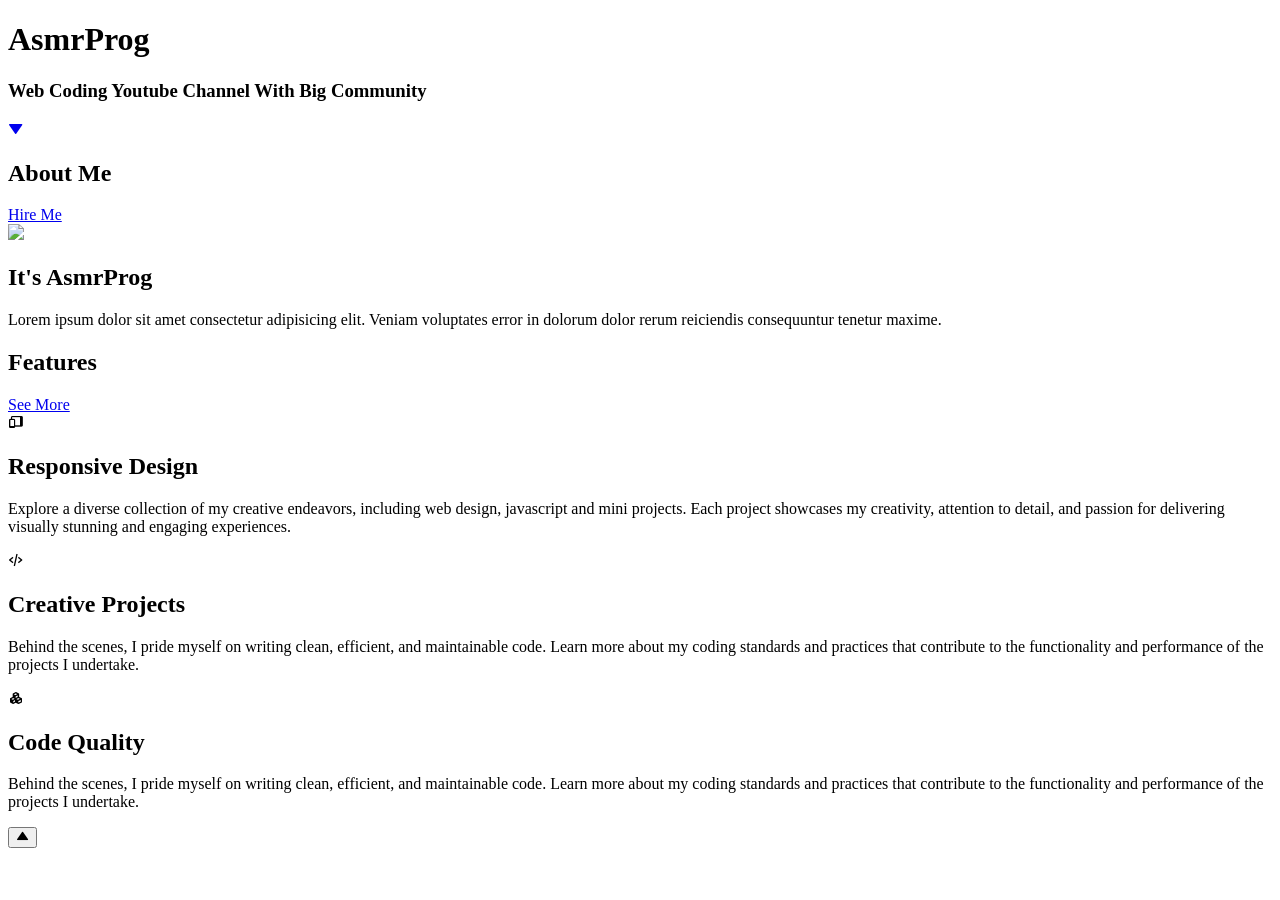
==== index.html @ cf807b64 "Create index.html" ====
<!DOCTYPE html>
<html lang="en">

<head>
    <meta charset="UTF-8">
    <meta name="viewport" content="width=device-width, initial-scale=1.0">
    <link href='https://unpkg.com/boxicons@2.1.4/css/boxicons.min.css' rel='stylesheet'>
    <link rel="stylesheet" href="style.css">
    <title>Personal Portfolio #2 | AsmrProg</title>
</head>

<body>

    <header>
        <div id="particles"></div>
        <div class="info-text">
            <h1>AsmrProg</h1>
            <h3>Web Coding Youtube Channel With Big Community</h3>
            <a href="#about" class="scroll"><i class='bx bxs-down-arrow'></i></a>
        </div>
    </header>

    <section id="about">
        <div class="header">
            <h1>About Me</h1>
            <a href="#">Hire Me</a>
        </div>

        <div class="card">
            <img src="assets/logo.png">
            <div class="info">
                <h1>It's AsmrProg</h1>
                <p>
                    Lorem ipsum dolor sit amet consectetur adipisicing elit. Veniam voluptates error in dolorum dolor
                    rerum
                    reiciendis consequuntur tenetur maxime.
                </p>

            </div>
        </div>
    </section>

    <section id="features">
        <div class="header">
            <h1>Features</h1>
            <a href="#">See More</a>
        </div>
        <div class="feature-cards">
            <div class="card">
                <div class="info">
                    <i class='bx bxs-devices'></i>
                    <h1>Responsive Design</h1>
                    <p>
                        Explore a diverse collection of my creative endeavors, including web design, javascript and mini
                        projects.
                        Each project showcases my creativity, attention to detail, and passion for delivering visually
                        stunning and
                        engaging experiences.
                    </p>
                </div>
            </div>
            <div class="card">
                <div class="info">
                    <i class='bx bx-code-alt'></i>

                    <h1>Creative Projects</h1>
                    <p>
                        Behind the scenes, I pride myself on writing clean, efficient, and maintainable code. Learn more
                        about my
                        coding standards and practices that contribute to the functionality and performance of the
                        projects I
                        undertake.
                    </p>
                </div>
            </div>
            <div class="card">
                <div class="info">
                    <i class='bx bxs-component'></i>
                    <h1>Code Quality</h1>
                    <p>
                        Behind the scenes, I pride myself on writing clean, efficient, and maintainable code. Learn more
                        about my
                        coding standards and practices that contribute to the functionality and performance of the
                        projects I
                        undertake.
                    </p>
                </div>
            </div>
        </div>
    </section>

    <button class="scroll-top" onclick="scrollToTop()">
        <i class='bx bxs-up-arrow'></i>
    </button>



    <script src="https://cdnjs.cloudflare.com/ajax/libs/particles.js/2.0.0/particles.min.js"></script>
    <script src="script.js"></script>
</body>

</html>
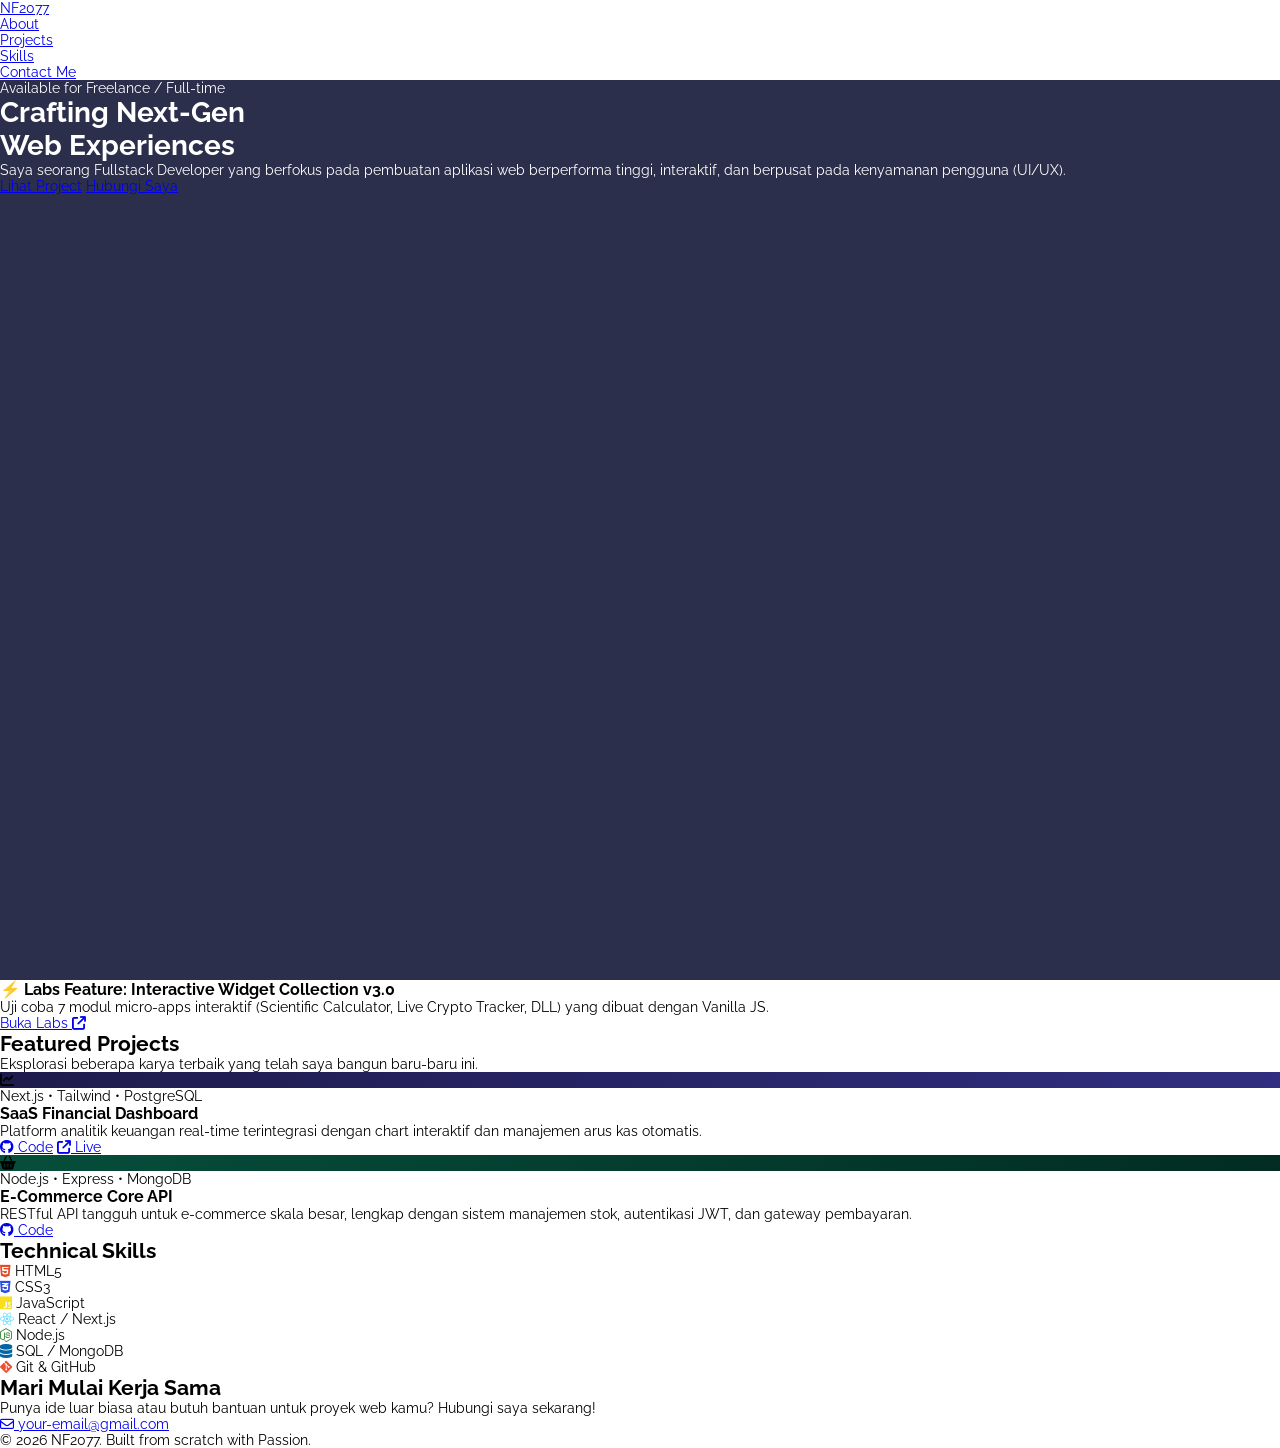
==== commit caa2ac4f: "Update index.html" ====
--- a/index.html
+++ b/index.html
@@ -1,102 +1,115 @@
 <!DOCTYPE html>
-<html lang="en">
-
+<html lang="id">
 <head>
     <meta charset="UTF-8">
     <meta name="viewport" content="width=device-width, initial-scale=1.0">
-    <link href='https://unpkg.com/boxicons@2.1.4/css/boxicons.min.css' rel='stylesheet'>
+    <title>NF2077 | Fullstack Developer Portfolio</title>
     <link rel="stylesheet" href="style.css">
-    <title>Personal Portfolio #2 | AsmrProg</title>
+    <link href="https://fonts.googleapis.com/css2?family=Plus+Jakarta+Sans:wght@300;400;500;600;700;800&family=Space+Grotesk:wght@500;700&display=swap" rel="stylesheet">
+    <link rel="stylesheet" href="https://cdnjs.cloudflare.com/ajax/libs/font-awesome/6.4.0/css/all.min.css">
 </head>
-
 <body>
 
-    <header>
-        <div id="particles"></div>
-        <div class="info-text">
-            <h1>AsmrProg</h1>
-            <h3>Web Coding Youtube Channel With Big Community</h3>
-            <a href="#about" class="scroll"><i class='bx bxs-down-arrow'></i></a>
+    <nav class="navbar">
+        <div class="nav-container">
+            <a href="#" class="logo">NF<span>2077</span></a>
+            <ul class="nav-links">
+                <li><a href="#about">About</a></li>
+                <li><a href="#projects">Projects</a></li>
+                <li><a href="#skills">Skills</a></li>
+                <li><a href="#contact" class="btn-nav">Contact Me</a></li>
+            </ul>
+        </div>
+    </nav>
+
+    <header class="hero">
+        <div class="hero-content">
+            <span class="badge-hero">Available for Freelance / Full-time</span>
+            <h1>Crafting Next-Gen <br><span class="gradient-text">Web Experiences</span></h1>
+            <p>Saya seorang Fullstack Developer yang berfokus pada pembuatan aplikasi web berperforma tinggi, interaktif, dan berpusat pada kenyamanan pengguna (UI/UX).</p>
+            <div class="hero-cta">
+                <a href="#projects" class="btn-primary">Lihat Project</a>
+                <a href="#contact" class="btn-secondary">Hubungi Saya</a>
+            </div>
         </div>
     </header>
 
-    <section id="about">
-        <div class="header">
-            <h1>About Me</h1>
-            <a href="#">Hire Me</a>
-        </div>
-
-        <div class="card">
-            <img src="assets/logo.png">
-            <div class="info">
-                <h1>It's AsmrProg</h1>
-                <p>
-                    Lorem ipsum dolor sit amet consectetur adipisicing elit. Veniam voluptates error in dolorum dolor
-                    rerum
-                    reiciendis consequuntur tenetur maxime.
-                </p>
-
+    <section class="widget-banner">
+        <div class="banner-box">
+            <div class="banner-text">
+                <h3>⚡ Labs Feature: Interactive Widget Collection v3.0</h3>
+                <p>Uji coba 7 modul micro-apps interaktif (Scientific Calculator, Live Crypto Tracker, DLL) yang dibuat dengan Vanilla JS.</p>
             </div>
+            <a href="widgets/index.html" class="btn-labs" target="_blank">Buka Labs <i class="fa-solid fa-arrow-up-right-from-square"></i></a>
         </div>
     </section>
 
-    <section id="features">
-        <div class="header">
-            <h1>Features</h1>
-            <a href="#">See More</a>
+    <section id="projects" class="projects-section">
+        <div class="section-title">
+            <h2>Featured Projects</h2>
+            <p>Eksplorasi beberapa karya terbaik yang telah saya bangun baru-baru ini.</p>
         </div>
-        <div class="feature-cards">
-            <div class="card">
-                <div class="info">
-                    <i class='bx bxs-devices'></i>
-                    <h1>Responsive Design</h1>
-                    <p>
-                        Explore a diverse collection of my creative endeavors, including web design, javascript and mini
-                        projects.
-                        Each project showcases my creativity, attention to detail, and passion for delivering visually
-                        stunning and
-                        engaging experiences.
-                    </p>
+        <div class="project-grid">
+            
+            <div class="project-card">
+                <div class="project-img" style="background: linear-gradient(135deg, #1e1b4b, #312e81);">
+                    <i class="fa-solid fa-chart-line project-placeholder-icon"></i>
+                </div>
+                <div class="project-info">
+                    <span class="proj-tech">Next.js • Tailwind • PostgreSQL</span>
+                    <h3>SaaS Financial Dashboard</h3>
+                    <p>Platform analitik keuangan real-time terintegrasi dengan chart interaktif dan manajemen arus kas otomatis.</p>
+                    <div class="project-links">
+                        <a href="#"><i class="fa-brands fa-github"></i> Code</a>
+                        <a href="#"><i class="fa-solid fa-arrow-up-right-from-square"></i> Live</a>
+                    </div>
                 </div>
             </div>
-            <div class="card">
-                <div class="info">
-                    <i class='bx bx-code-alt'></i>
 
-                    <h1>Creative Projects</h1>
-                    <p>
-                        Behind the scenes, I pride myself on writing clean, efficient, and maintainable code. Learn more
-                        about my
-                        coding standards and practices that contribute to the functionality and performance of the
-                        projects I
-                        undertake.
-                    </p>
+            <div class="project-card">
+                <div class="project-img" style="background: linear-gradient(135deg, #064e3b, #022c22);">
+                    <i class="fa-solid fa-basket-shopping project-placeholder-icon"></i>
+                </div>
+                <div class="project-info">
+                    <span class="proj-tech">Node.js • Express • MongoDB</span>
+                    <h3>E-Commerce Core API</h3>
+                    <p>RESTful API tangguh untuk e-commerce skala besar, lengkap dengan sistem manajemen stok, autentikasi JWT, dan gateway pembayaran.</p>
+                    <div class="project-links">
+                        <a href="#"><i class="fa-brands fa-github"></i> Code</a>
+                    </div>
                 </div>
             </div>
-            <div class="card">
-                <div class="info">
-                    <i class='bx bxs-component'></i>
-                    <h1>Code Quality</h1>
-                    <p>
-                        Behind the scenes, I pride myself on writing clean, efficient, and maintainable code. Learn more
-                        about my
-                        coding standards and practices that contribute to the functionality and performance of the
-                        projects I
-                        undertake.
-                    </p>
-                </div>
-            </div>
+
         </div>
     </section>
 
-    <button class="scroll-top" onclick="scrollToTop()">
-        <i class='bx bxs-up-arrow'></i>
-    </button>
+    <section id="skills" class="skills-section">
+        <div class="section-title">
+            <h2>Technical Skills</h2>
+        </div>
+        <div class="skills-grid">
+            <div class="skill-tag"><i class="fa-brands fa-html5" style="color: #e34c26;"></i> HTML5</div>
+            <div class="skill-tag"><i class="fa-brands fa-css3-alt" style="color: #264de4;"></i> CSS3</div>
+            <div class="skill-tag"><i class="fa-brands fa-js" style="color: #f7df1e;"></i> JavaScript</div>
+            <div class="skill-tag"><i class="fa-brands fa-react" style="color: #61dbfb;"></i> React / Next.js</div>
+            <div class="skill-tag"><i class="fa-brands fa-node-js" style="color: #3c873a;"></i> Node.js</div>
+            <div class="skill-tag"><i class="fa-solid fa-database" style="color: #0064a5;"></i> SQL / MongoDB</div>
+            <div class="skill-tag"><i class="fa-brands fa-git-alt" style="color: #f1502f;"></i> Git & GitHub</div>
+        </div>
+    </section>
 
+    <section id="contact" class="contact-section">
+        <div class="contact-card">
+            <h2>Mari Mulai Kerja Sama</h2>
+            <p>Punya ide luar biasa atau butuh bantuan untuk proyek web kamu? Hubungi saya sekarang!</p>
+            <a href="mailto:your-email@gmail.com" class="btn-email"><i class="fa-regular fa-envelope"></i> your-email@gmail.com</a>
+        </div>
+    </section>
 
+    <footer>
+        <p>&copy; 2026 NF2077. Built from scratch with Passion.</p>
+    </footer>
 
-    <script src="https://cdnjs.cloudflare.com/ajax/libs/particles.js/2.0.0/particles.min.js"></script>
     <script src="script.js"></script>
 </body>
-
 </html>
--- a/style.css
+++ b/style.css
@@ -0,0 +1,237 @@
+@import url('https://fonts.googleapis.com/css2?family=Raleway:wght@300;400;500;600;700&family=Ubuntu:wght@300;400;500;700&display=swap');
+
+html{
+    scroll-behavior: smooth;
+}
+
+*{
+    margin: 0;
+    padding: 0;
+    box-sizing: border-box;
+    font-family: 'Raleway', sans-serif;
+}
+
+body{
+    font-size: 14px;
+}
+
+header{
+    width: 100%;
+    height: 100vh;
+    background-color: #2b2f4b;
+    color: #fff;
+}
+
+header #particles{
+    position: absolute;
+    width: 100%;
+    height: 100%;
+    top: 0;
+    left: 0;
+}
+
+header .info-text{
+    display: flex;
+    flex-direction: column;
+    align-items: center;
+    justify-content: center;
+    gap: 0.8rem;
+    height: 100vh;
+}
+
+header .info-text h1{
+    font-size: 5rem;
+    font-weight: 500;
+    font-family: 'Ubuntu';
+}
+
+header .info-text h3{
+    font-size: 1.5rem;
+}
+
+header .info-text .scroll{
+    position: absolute;
+    bottom: 20%;
+    left: 50%;
+    color: #fff;
+    transform: translate(0, -50%);
+    transition: all 0.5s;
+}
+
+header .info-text .scroll:hover{
+    opacity: 0.7;
+}
+
+header .info-text .scroll::before{
+    position: absolute;
+    top: -16px;
+    left: -16px;
+    z-index: -1;
+    content: '';
+    width: 44px;
+    height: 44px;
+    box-shadow: 0 0 0 0 rgba(255, 255, 255, 0.1);
+    border-radius: 100%;
+    animation: pulse 3s infinite;
+}
+
+@keyframes pulse {
+    0%, 100%{
+        opacity: 0;
+    }
+    15%, 45%{
+        opacity: 1;
+    }
+    60%{
+        box-shadow: 0 0 0 30px rgba(255, 255, 255, 0.1);
+        opacity: 0;
+    }
+}
+
+#about, #features{
+    background-color: #2b2f4b;
+    padding: 40px;
+}
+
+#about .header, #features .header{
+    display: flex;
+    justify-content: space-between;
+    align-items: center;
+    margin-bottom: 40px;
+}
+
+#about .header h1, #features .header h1{
+    text-align: center;
+    color: #fff;
+    text-transform: uppercase;
+}
+
+#about .header a, #features .header a{
+    text-decoration: none;
+    font-size: 1.3em;
+    color: #fff;
+    border: 1px solid transparent;
+    padding: 10px 50px;
+    box-shadow: 0 5px 15px rgba(0, 0, 0, 0.35);
+    border-radius: 6px;
+    transition: all 0.3s ease;
+}
+
+#about .header a:hover, #features .header a:hover{
+    border-color: #fff;
+    box-shadow: none;
+}
+
+#about .card, #features .card{
+    padding: 30px;
+    box-shadow: 0 5px 15px rgba(0, 0, 0, 0.35);
+    border-radius: 20px;
+    display: flex;
+    gap: 30px;
+    border: 1px solid transparent;
+    transition: all 0.3s ease;
+}
+
+#about .card:hover, #features .card:hover{
+    border-color: #fff;
+    box-shadow: none;
+}
+
+#about .card img{
+    max-width: 200px;
+    max-height: 200px;
+}
+
+#about .card .info{
+    display: flex;
+    flex-direction: column;
+    align-items: flex-start;
+    justify-content: center;
+}
+
+#about .card .info h1, #features .card .info h1{
+    margin-bottom: 20px;
+    color: #fff;
+    font-size: 1.7rem;
+    font-weight: bold;
+    font-family: 'Ubuntu';
+}
+
+#about .card .info p, #features .card .info p{
+    color: #ccc;
+    font-size: 1.1rem;
+    line-height: 1.8rem;
+}
+
+#features .feature-cards{
+    display: flex;
+    flex-wrap: wrap;
+    justify-content: space-between;
+    gap: 2rem;
+}
+
+#features .feature-cards .card{
+    display: flex;
+    flex-direction: column;
+    align-items: center;
+    flex: 1;
+    min-width: 350px;
+}
+
+#features .feature-cards .card .info i{
+    color: #fff;
+    font-size: 8rem;
+    width: 100%;
+    text-align: center;
+    margin-bottom: 1.4rem;
+}
+
+#features .feature-cards .card .info h1{
+    text-align: center;
+}
+
+#features .feature-cards .card .info p{
+    font-size: 1.1rem;
+}
+
+.scroll-top{
+    display: none;
+    position: fixed;
+    bottom: 20px;
+    right: 20px;
+    background-color: #2b2f4b;
+    color: #fff;
+    border: 1px solid transparent;
+    box-shadow: 0 5px 15px rgba(0, 0, 0, 0.35);
+    padding: 16px 18px;
+    border-radius: 50%;
+    cursor: pointer;
+    font-size: 20px;
+    transition: all 0.3s ease;
+}
+
+.scroll-top:hover{
+    border-color: #fff;
+    box-shadow: none;
+}
+
+@media screen and (max-width: 720px) {
+    header .info-text h1{
+        font-size: 4rem;
+    }
+
+    header .info-text h3{
+        font-size: 1.1rem;
+    }
+
+    #about .card{
+        flex-direction: column;
+        align-items: center;
+    }
+
+    #about .card img{
+        max-width: 150px;
+        max-height: 150px;
+    }
+
+}
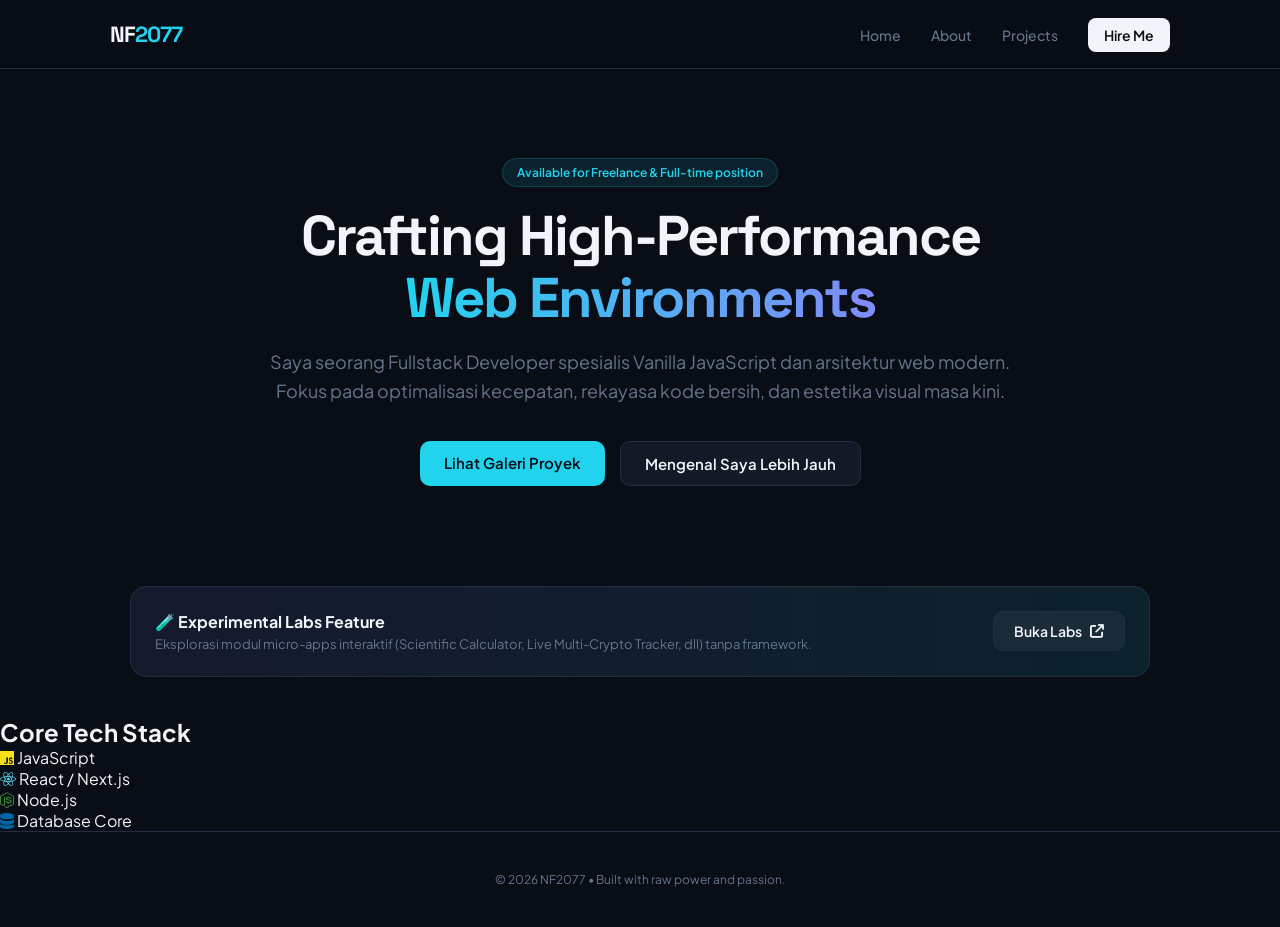
==== commit 73d67ce8: "Create index.html" ====
--- a/index.html
+++ b/index.html
@@ -5,109 +5,66 @@
     <meta name="viewport" content="width=device-width, initial-scale=1.0">
     <title>NF2077 | Fullstack Developer Portfolio</title>
     <link rel="stylesheet" href="style.css">
+    <!-- Google Fonts -->
     <link href="https://fonts.googleapis.com/css2?family=Plus+Jakarta+Sans:wght@300;400;500;600;700;800&family=Space+Grotesk:wght@500;700&display=swap" rel="stylesheet">
+    <!-- FontAwesome Icons -->
     <link rel="stylesheet" href="https://cdnjs.cloudflare.com/ajax/libs/font-awesome/6.4.0/css/all.min.css">
 </head>
 <body>
 
+    <!-- NAVBAR COMPONENT -->
     <nav class="navbar">
         <div class="nav-container">
-            <a href="#" class="logo">NF<span>2077</span></a>
+            <a href="index.html" class="logo">NF<span>2077</span></a>
             <ul class="nav-links">
-                <li><a href="#about">About</a></li>
-                <li><a href="#projects">Projects</a></li>
-                <li><a href="#skills">Skills</a></li>
-                <li><a href="#contact" class="btn-nav">Contact Me</a></li>
+                <li><a href="index.html" class="active">Home</a></li>
+                <li><a href="about.html">About</a></li>
+                <li><a href="projects.html">Projects</a></li>
+                <li><a href="mailto:mcznewbalance@gmail.com" class="btn-nav">Hire Me</a></li>
             </ul>
         </div>
     </nav>
 
+    <!-- HERO SECTION -->
     <header class="hero">
         <div class="hero-content">
-            <span class="badge-hero">Available for Freelance / Full-time</span>
-            <h1>Crafting Next-Gen <br><span class="gradient-text">Web Experiences</span></h1>
-            <p>Saya seorang Fullstack Developer yang berfokus pada pembuatan aplikasi web berperforma tinggi, interaktif, dan berpusat pada kenyamanan pengguna (UI/UX).</p>
+            <span class="badge-hero">Available for Freelance & Full-time position</span>
+            <h1>Crafting High-Performance <br><span class="gradient-text">Web Environments</span></h1>
+            <p>Saya seorang Fullstack Developer spesialis Vanilla JavaScript dan arsitektur web modern. Fokus pada optimalisasi kecepatan, rekayasa kode bersih, dan estetika visual masa kini.</p>
             <div class="hero-cta">
-                <a href="#projects" class="btn-primary">Lihat Project</a>
-                <a href="#contact" class="btn-secondary">Hubungi Saya</a>
+                <a href="projects.html" class="btn-primary">Lihat Galeri Proyek</a>
+                <a href="about.html" class="btn-secondary">Mengenal Saya Lebih Jauh</a>
             </div>
         </div>
     </header>
 
+    <!-- LABS BANNER PREVIEW -->
     <section class="widget-banner">
         <div class="banner-box">
             <div class="banner-text">
-                <h3>⚡ Labs Feature: Interactive Widget Collection v3.0</h3>
-                <p>Uji coba 7 modul micro-apps interaktif (Scientific Calculator, Live Crypto Tracker, DLL) yang dibuat dengan Vanilla JS.</p>
+                <h3>🧪 Experimental Labs Feature</h3>
+                <p>Eksplorasi modul micro-apps interaktif (Scientific Calculator, Live Multi-Crypto Tracker, dll) tanpa framework.</p>
             </div>
             <a href="widgets/index.html" class="btn-labs" target="_blank">Buka Labs <i class="fa-solid fa-arrow-up-right-from-square"></i></a>
         </div>
     </section>
 
-    <section id="projects" class="projects-section">
-        <div class="section-title">
-            <h2>Featured Projects</h2>
-            <p>Eksplorasi beberapa karya terbaik yang telah saya bangun baru-baru ini.</p>
-        </div>
-        <div class="project-grid">
-            
-            <div class="project-card">
-                <div class="project-img" style="background: linear-gradient(135deg, #1e1b4b, #312e81);">
-                    <i class="fa-solid fa-chart-line project-placeholder-icon"></i>
-                </div>
-                <div class="project-info">
-                    <span class="proj-tech">Next.js • Tailwind • PostgreSQL</span>
-                    <h3>SaaS Financial Dashboard</h3>
-                    <p>Platform analitik keuangan real-time terintegrasi dengan chart interaktif dan manajemen arus kas otomatis.</p>
-                    <div class="project-links">
-                        <a href="#"><i class="fa-brands fa-github"></i> Code</a>
-                        <a href="#"><i class="fa-solid fa-arrow-up-right-from-square"></i> Live</a>
-                    </div>
-                </div>
+    <!-- SKILLS OVERVIEW -->
+    <section class="skills-overview">
+        <div class="container-center">
+            <h2 class="sub-title-main">Core Tech Stack</h2>
+            <div class="skills-grid-mini">
+                <div class="skill-pill"><i class="fa-brands fa-js" style="color:#f7df1e;"></i> JavaScript</div>
+                <div class="skill-pill"><i class="fa-brands fa-react" style="color:#61dbfb;"></i> React / Next.js</div>
+                <div class="skill-pill"><i class="fa-brands fa-node-js" style="color:#3c873a;"></i> Node.js</div>
+                <div class="skill-pill"><i class="fa-solid fa-database" style="color:#0064a5;"></i> Database Core</div>
             </div>
-
-            <div class="project-card">
-                <div class="project-img" style="background: linear-gradient(135deg, #064e3b, #022c22);">
-                    <i class="fa-solid fa-basket-shopping project-placeholder-icon"></i>
-                </div>
-                <div class="project-info">
-                    <span class="proj-tech">Node.js • Express • MongoDB</span>
-                    <h3>E-Commerce Core API</h3>
-                    <p>RESTful API tangguh untuk e-commerce skala besar, lengkap dengan sistem manajemen stok, autentikasi JWT, dan gateway pembayaran.</p>
-                    <div class="project-links">
-                        <a href="#"><i class="fa-brands fa-github"></i> Code</a>
-                    </div>
-                </div>
-            </div>
-
         </div>
     </section>
 
-    <section id="skills" class="skills-section">
-        <div class="section-title">
-            <h2>Technical Skills</h2>
-        </div>
-        <div class="skills-grid">
-            <div class="skill-tag"><i class="fa-brands fa-html5" style="color: #e34c26;"></i> HTML5</div>
-            <div class="skill-tag"><i class="fa-brands fa-css3-alt" style="color: #264de4;"></i> CSS3</div>
-            <div class="skill-tag"><i class="fa-brands fa-js" style="color: #f7df1e;"></i> JavaScript</div>
-            <div class="skill-tag"><i class="fa-brands fa-react" style="color: #61dbfb;"></i> React / Next.js</div>
-            <div class="skill-tag"><i class="fa-brands fa-node-js" style="color: #3c873a;"></i> Node.js</div>
-            <div class="skill-tag"><i class="fa-solid fa-database" style="color: #0064a5;"></i> SQL / MongoDB</div>
-            <div class="skill-tag"><i class="fa-brands fa-git-alt" style="color: #f1502f;"></i> Git & GitHub</div>
-        </div>
-    </section>
-
-    <section id="contact" class="contact-section">
-        <div class="contact-card">
-            <h2>Mari Mulai Kerja Sama</h2>
-            <p>Punya ide luar biasa atau butuh bantuan untuk proyek web kamu? Hubungi saya sekarang!</p>
-            <a href="mailto:your-email@gmail.com" class="btn-email"><i class="fa-regular fa-envelope"></i> your-email@gmail.com</a>
-        </div>
-    </section>
-
+    <!-- FOOTER -->
     <footer>
-        <p>&copy; 2026 NF2077. Built from scratch with Passion.</p>
+        <p>&copy; 2026 NF2077 • Built with raw power and passion.</p>
     </footer>
 
     <script src="script.js"></script>
--- a/style.css
+++ b/style.css
@@ -1,237 +1,253 @@
-@import url('https://fonts.googleapis.com/css2?family=Raleway:wght@300;400;500;600;700&family=Ubuntu:wght@300;400;500;700&display=swap');
-
-html{
-    scroll-behavior: smooth;
-}
-
-*{
+/* ==========================================================================
+   VARIABLES & BASE RESET
+   ========================================================================== */
+:root {
+    --bg-main: #090d16;      /* Super dark navy */
+    --bg-surface: #131926;   /* Card surface */
+    --border-color: #222d44;
+    --text-primary: #f1f5f9;
+    --text-muted: #64748b;
+    --accent-cyan: #22d3ee;
+    --accent-indigo: #818cf8;
+}
+
+* {
     margin: 0;
     padding: 0;
     box-sizing: border-box;
-    font-family: 'Raleway', sans-serif;
-}
-
-body{
-    font-size: 14px;
-}
-
-header{
-    width: 100%;
-    height: 100vh;
-    background-color: #2b2f4b;
-    color: #fff;
-}
-
-header #particles{
-    position: absolute;
-    width: 100%;
-    height: 100%;
+    scroll-behavior: smooth;
+}
+
+body {
+    background-color: var(--bg-main);
+    color: var(--text-primary);
+    font-family: 'Plus Jakarta Sans', sans-serif;
+    overflow-x: hidden;
+}
+
+/* ==========================================================================
+   NAVIGATION BAR
+   ========================================================================== */
+.navbar {
+    position: fixed;
     top: 0;
     left: 0;
-}
-
-header .info-text{
-    display: flex;
-    flex-direction: column;
-    align-items: center;
+    width: 100%;
+    background: rgba(9, 13, 22, 0.8);
+    backdrop-filter: blur(12px);
+    border-bottom: 1px solid var(--border-color);
+    z-index: 1000;
+}
+.nav-container {
+    max-width: 1100px;
+    margin: 0 auto;
+    padding: 20px;
+    display: flex;
+    justify-content: space-between;
+    align-items: center;
+}
+.logo {
+    font-family: 'Space Grotesk', sans-serif;
+    font-size: 22px;
+    font-weight: 700;
+    color: var(--text-primary);
+    text-decoration: none;
+    letter-spacing: -1px;
+}
+.logo span { color: var(--accent-cyan); }
+.nav-links {
+    display: flex;
+    align-items: center;
+    list-style: none;
+    gap: 30px;
+}
+.nav-links a {
+    color: var(--text-muted);
+    text-decoration: none;
+    font-size: 14px;
+    font-weight: 500;
+    transition: color 0.2s;
+}
+.nav-links a:hover { color: var(--text-primary); }
+.nav-links .btn-nav {
+    background: var(--text-primary);
+    color: var(--bg-main) !important;
+    padding: 8px 16px;
+    border-radius: 8px;
+    font-weight: 600;
+}
+.nav-links .btn-nav:hover { opacity: 0.9; }
+
+/* ==========================================================================
+   HERO SECTION
+   ========================================================================== */
+.hero {
+    max-width: 800px;
+    margin: 0 auto;
+    padding: 160px 20px 60px 20px;
+    text-align: center;
+}
+.badge-hero {
+    background: rgba(34, 211, 238, 0.1);
+    color: var(--accent-cyan);
+    font-size: 12px;
+    font-weight: 600;
+    padding: 6px 14px;
+    border-radius: 20px;
+    border: 1px solid rgba(34, 211, 238, 0.2);
+}
+.hero h1 {
+    font-family: 'Space Grotesk', sans-serif;
+    font-size: 56px;
+    font-weight: 700;
+    letter-spacing: -2px;
+    line-height: 1.1;
+    margin-top: 24px;
+    margin-bottom: 20px;
+}
+.gradient-text {
+    background: linear-gradient(to right, var(--accent-cyan), var(--accent-indigo));
+    -webkit-background-clip: text;
+    -webkit-text-fill-color: transparent;
+}
+.hero p {
+    font-size: 18px;
+    color: var(--text-muted);
+    line-height: 1.6;
+    margin-bottom: 35px;
+}
+.hero-cta {
+    display: flex;
     justify-content: center;
-    gap: 0.8rem;
-    height: 100vh;
-}
-
-header .info-text h1{
-    font-size: 5rem;
-    font-weight: 500;
-    font-family: 'Ubuntu';
-}
-
-header .info-text h3{
-    font-size: 1.5rem;
-}
-
-header .info-text .scroll{
-    position: absolute;
-    bottom: 20%;
-    left: 50%;
-    color: #fff;
-    transform: translate(0, -50%);
-    transition: all 0.5s;
-}
-
-header .info-text .scroll:hover{
-    opacity: 0.7;
-}
-
-header .info-text .scroll::before{
-    position: absolute;
-    top: -16px;
-    left: -16px;
-    z-index: -1;
-    content: '';
-    width: 44px;
-    height: 44px;
-    box-shadow: 0 0 0 0 rgba(255, 255, 255, 0.1);
-    border-radius: 100%;
-    animation: pulse 3s infinite;
-}
-
-@keyframes pulse {
-    0%, 100%{
-        opacity: 0;
-    }
-    15%, 45%{
-        opacity: 1;
-    }
-    60%{
-        box-shadow: 0 0 0 30px rgba(255, 255, 255, 0.1);
-        opacity: 0;
-    }
-}
-
-#about, #features{
-    background-color: #2b2f4b;
-    padding: 40px;
-}
-
-#about .header, #features .header{
+    gap: 15px;
+}
+.btn-primary, .btn-secondary {
+    padding: 12px 24px;
+    border-radius: 10px;
+    font-weight: 600;
+    font-size: 15px;
+    text-decoration: none;
+    transition: all 0.2s;
+}
+.btn-primary { background: var(--accent-cyan); color: var(--bg-main); }
+.btn-primary:hover { background: #06b6d4; transform: translateY(-2px); }
+.btn-secondary { background: var(--bg-surface); color: var(--text-primary); border: 1px solid var(--border-color); }
+.btn-secondary:hover { border-color: var(--text-muted); }
+
+/* ==========================================================================
+   LABS BANNER
+   ========================================================================== */
+.widget-banner {
+    max-width: 1060px;
+    margin: 40px auto;
+    padding: 0 20px;
+}
+.banner-box {
+    background: linear-gradient(to right, rgba(129, 140, 248, 0.1), rgba(34, 211, 238, 0.1));
+    border: 1px solid var(--border-color);
+    border-radius: 16px;
+    padding: 24px;
     display: flex;
     justify-content: space-between;
     align-items: center;
-    margin-bottom: 40px;
-}
-
-#about .header h1, #features .header h1{
+    flex-wrap: wrap;
+    gap: 20px;
+}
+.banner-text h3 { font-size: 16px; color: var(--text-primary); margin-bottom: 4px; }
+.banner-text p { font-size: 13px; color: var(--text-muted); }
+.btn-labs {
+    background: rgba(255, 255, 255, 0.05);
+    border: 1px solid var(--border-color);
+    color: var(--text-primary);
+    padding: 10px 20px;
+    border-radius: 10px;
+    font-size: 14px;
+    font-weight: 600;
+    text-decoration: none;
+    display: flex;
+    align-items: center;
+    gap: 8px;
+    transition: all 0.2s;
+}
+.btn-labs:hover { background: var(--text-primary); color: var(--bg-main); }
+
+/* ==========================================================================
+   PROJECTS COMPONENT
+   ========================================================================== */
+.projects-section, .skills-section {
+    max-width: 1060px;
+    margin: 80px auto;
+    padding: 0 20px;
+}
+.section-title { margin-bottom: 40px; }
+.section-title h2 { font-family: 'Space Grotesk', sans-serif; font-size: 28px; font-weight: 700; letter-spacing: -0.5px; }
+.section-title p { color: var(--text-muted); margin-top: 6px; font-size: 14px; }
+
+.project-grid {
+    display: grid;
+    grid-template-columns: repeat(auto-fit, minmax(340px, 1fr));
+    gap: 30px;
+}
+.project-card {
+    background: var(--bg-surface);
+    border: 1px solid var(--border-color);
+    border-radius: 16px;
+    overflow: hidden;
+    transition: transform 0.3s, border-color 0.3s;
+}
+.project-card:hover { transform: translateY(-5px); border-color: var(--text-muted); }
+.project-img {
+    height: 180px;
+    display: flex;
+    justify-content: center;
+    align-items: center;
+}
+.project-placeholder-icon { font-size: 48px; opacity: 0.3; color: white; }
+.project-info { padding: 24px; }
+.proj-tech { font-size: 11px; font-weight: 700; color: var(--accent-indigo); letter-spacing: 0.5px; text-transform: uppercase; }
+.project-info h3 { font-size: 18px; margin-top: 8px; margin-bottom: 10px; }
+.project-info p { font-size: 13px; color: var(--text-muted); line-height: 1.6; margin-bottom: 20px; }
+.project-links { display: flex; gap: 15px; }
+.project-links a { color: var(--text-primary); text-decoration: none; font-size: 13px; font-weight: 600; display: flex; align-items: center; gap: 6px; opacity: 0.8; }
+.project-links a:hover { opacity: 1; color: var(--accent-cyan); }
+
+/* ==========================================================================
+   SKILLS & CONTACT COMPONENT
+   ========================================================================== */
+.skills-grid { display: flex; flex-wrap: wrap; gap: 12px; }
+.skill-tag {
+    background: var(--bg-surface);
+    border: 1px solid var(--border-color);
+    padding: 10px 18px;
+    border-radius: 10px;
+    font-size: 13px;
+    font-weight: 600;
+    display: flex;
+    align-items: center;
+    gap: 8px;
+}
+
+.contact-section { max-width: 1060px; margin: 100px auto; padding: 0 20px; }
+.contact-card {
+    background: linear-gradient(180deg, var(--bg-surface) 0%, rgba(19, 25, 38, 0.5) 100%);
+    border: 1px solid var(--border-color);
+    padding: 60px 20px;
+    border-radius: 24px;
     text-align: center;
-    color: #fff;
-    text-transform: uppercase;
-}
-
-#about .header a, #features .header a{
-    text-decoration: none;
-    font-size: 1.3em;
-    color: #fff;
-    border: 1px solid transparent;
-    padding: 10px 50px;
-    box-shadow: 0 5px 15px rgba(0, 0, 0, 0.35);
-    border-radius: 6px;
-    transition: all 0.3s ease;
-}
-
-#about .header a:hover, #features .header a:hover{
-    border-color: #fff;
-    box-shadow: none;
-}
-
-#about .card, #features .card{
-    padding: 30px;
-    box-shadow: 0 5px 15px rgba(0, 0, 0, 0.35);
-    border-radius: 20px;
-    display: flex;
-    gap: 30px;
-    border: 1px solid transparent;
-    transition: all 0.3s ease;
-}
-
-#about .card:hover, #features .card:hover{
-    border-color: #fff;
-    box-shadow: none;
-}
-
-#about .card img{
-    max-width: 200px;
-    max-height: 200px;
-}
-
-#about .card .info{
-    display: flex;
-    flex-direction: column;
-    align-items: flex-start;
-    justify-content: center;
-}
-
-#about .card .info h1, #features .card .info h1{
-    margin-bottom: 20px;
-    color: #fff;
-    font-size: 1.7rem;
-    font-weight: bold;
-    font-family: 'Ubuntu';
-}
-
-#about .card .info p, #features .card .info p{
-    color: #ccc;
-    font-size: 1.1rem;
-    line-height: 1.8rem;
-}
-
-#features .feature-cards{
-    display: flex;
-    flex-wrap: wrap;
-    justify-content: space-between;
-    gap: 2rem;
-}
-
-#features .feature-cards .card{
-    display: flex;
-    flex-direction: column;
-    align-items: center;
-    flex: 1;
-    min-width: 350px;
-}
-
-#features .feature-cards .card .info i{
-    color: #fff;
-    font-size: 8rem;
-    width: 100%;
-    text-align: center;
-    margin-bottom: 1.4rem;
-}
-
-#features .feature-cards .card .info h1{
-    text-align: center;
-}
-
-#features .feature-cards .card .info p{
-    font-size: 1.1rem;
-}
-
-.scroll-top{
-    display: none;
-    position: fixed;
-    bottom: 20px;
-    right: 20px;
-    background-color: #2b2f4b;
-    color: #fff;
-    border: 1px solid transparent;
-    box-shadow: 0 5px 15px rgba(0, 0, 0, 0.35);
-    padding: 16px 18px;
-    border-radius: 50%;
-    cursor: pointer;
-    font-size: 20px;
-    transition: all 0.3s ease;
-}
-
-.scroll-top:hover{
-    border-color: #fff;
-    box-shadow: none;
-}
-
-@media screen and (max-width: 720px) {
-    header .info-text h1{
-        font-size: 4rem;
-    }
-
-    header .info-text h3{
-        font-size: 1.1rem;
-    }
-
-    #about .card{
-        flex-direction: column;
-        align-items: center;
-    }
-
-    #about .card img{
-        max-width: 150px;
-        max-height: 150px;
-    }
-
-}
+}
+.contact-card h2 { font-family: 'Space Grotesk', sans-serif; font-size: 32px; margin-bottom: 12px; }
+.contact-card p { color: var(--text-muted); max-width: 500px; margin: 0 auto 30px auto; font-size: 15px; }
+.btn-email {
+    background: var(--text-primary); color: var(--bg-main); text-decoration: none;
+    padding: 14px 28px; border-radius: 12px; font-weight: 700; font-size: 15px;
+    display: inline-flex; align-items: center; gap: 10px; transition: opacity 0.2s;
+}
+.btn-email:hover { opacity: 0.9; }
+
+footer { text-align: center; padding: 40px 20px; border-top: 1px solid var(--border-color); color: var(--text-muted); font-size: 12px; }
+
+/* RESPONSIVE BREAKPOINT */
+@media (max-width: 600px) {
+    .hero h1 { font-size: 38px; }
+    .nav-links { display: none; } /* Simpel top navbar hide */
+}
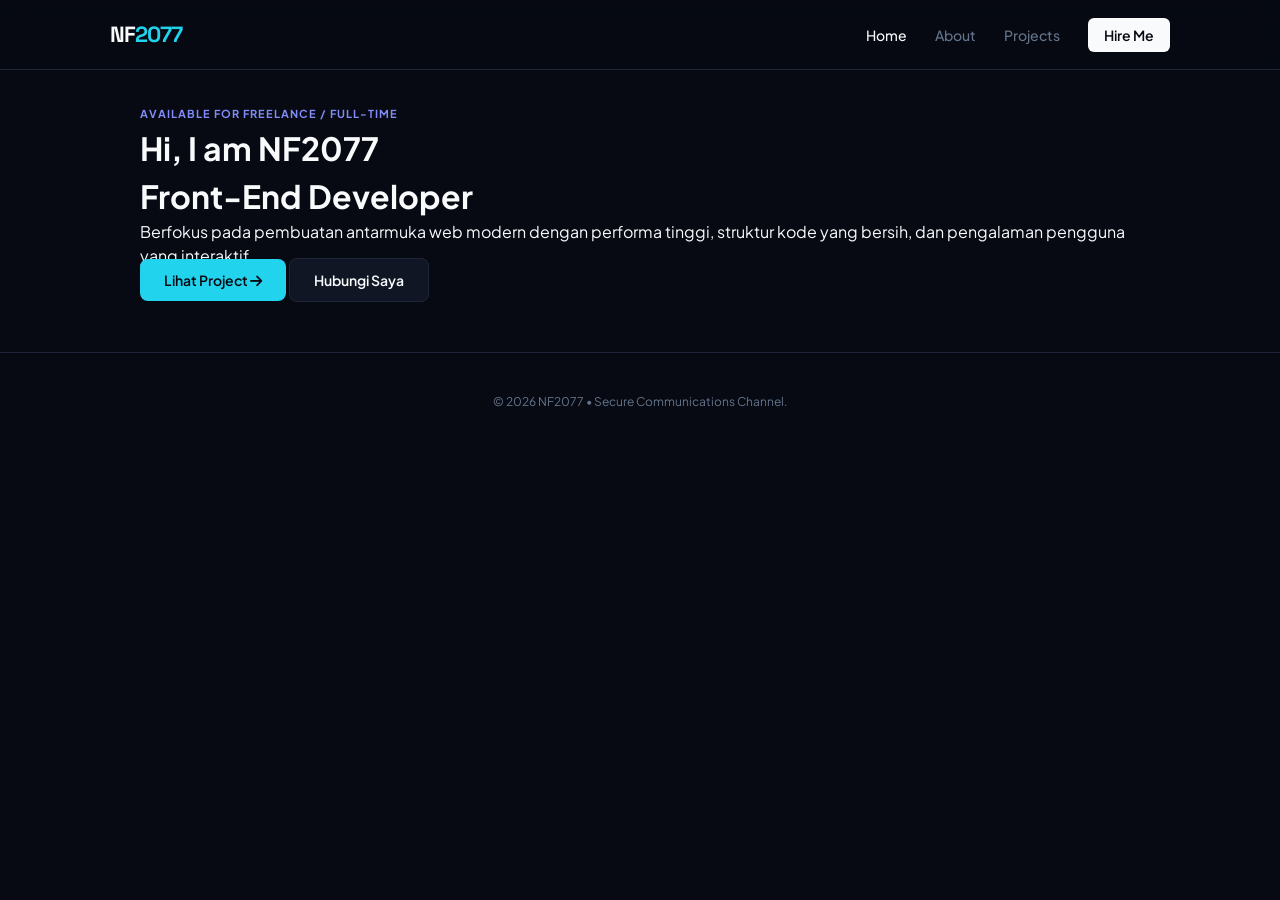
==== commit 1f82caa4: "Update index.html" ====
--- a/index.html
+++ b/index.html
@@ -3,7 +3,7 @@
 <head>
     <meta charset="UTF-8">
     <meta name="viewport" content="width=device-width, initial-scale=1.0">
-    <title>NF2077 | Fullstack Developer Portfolio</title>
+    <title>Portfolio | NF2077</title>
     <link rel="stylesheet" href="style.css">
     <!-- Google Fonts -->
     <link href="https://fonts.googleapis.com/css2?family=Plus+Jakarta+Sans:wght@300;400;500;600;700;800&family=Space+Grotesk:wght@500;700&display=swap" rel="stylesheet">
@@ -12,7 +12,7 @@
 </head>
 <body>
 
-    <!-- NAVBAR COMPONENT -->
+    <!-- NAVBAR -->
     <nav class="navbar">
         <div class="nav-container">
             <a href="index.html" class="logo">NF<span>2077</span></a>
@@ -20,53 +20,28 @@
                 <li><a href="index.html" class="active">Home</a></li>
                 <li><a href="about.html">About</a></li>
                 <li><a href="projects.html">Projects</a></li>
-                <li><a href="mailto:mcznewbalance@gmail.com" class="btn-nav">Hire Me</a></li>
+                <li><a href="contact.html" class="btn-nav">Hire Me</a></li>
             </ul>
         </div>
     </nav>
 
-    <!-- HERO SECTION -->
-    <header class="hero">
-        <div class="hero-content">
-            <span class="badge-hero">Available for Freelance & Full-time position</span>
-            <h1>Crafting High-Performance <br><span class="gradient-text">Web Environments</span></h1>
-            <p>Saya seorang Fullstack Developer spesialis Vanilla JavaScript dan arsitektur web modern. Fokus pada optimalisasi kecepatan, rekayasa kode bersih, dan estetika visual masa kini.</p>
-            <div class="hero-cta">
-                <a href="projects.html" class="btn-primary">Lihat Galeri Proyek</a>
-                <a href="about.html" class="btn-secondary">Mengenal Saya Lebih Jauh</a>
+    <!-- MAIN HERO CONTENT -->
+    <main class="page-content hero-main">
+        <div class="hero-text">
+            <span class="section-tag">AVAILABLE FOR FREELANCE / FULL-TIME</span>
+            <h1>Hi, I am NF2077 <br>Front-End Developer</h1>
+            <p>Berfokus pada pembuatan antarmuka web modern dengan performa tinggi, struktur kode yang bersih, dan pengalaman pengguna yang interaktif.</p>
+            <div class="hero-actions">
+                <a href="projects.html" class="btn-primary">Lihat Project <i class="fa-solid fa-arrow-right"></i></a>
+                <a href="contact.html" class="btn-secondary">Hubungi Saya</a>
             </div>
         </div>
-    </header>
-
-    <!-- LABS BANNER PREVIEW -->
-    <section class="widget-banner">
-        <div class="banner-box">
-            <div class="banner-text">
-                <h3>🧪 Experimental Labs Feature</h3>
-                <p>Eksplorasi modul micro-apps interaktif (Scientific Calculator, Live Multi-Crypto Tracker, dll) tanpa framework.</p>
-            </div>
-            <a href="widgets/index.html" class="btn-labs" target="_blank">Buka Labs <i class="fa-solid fa-arrow-up-right-from-square"></i></a>
-        </div>
-    </section>
-
-    <!-- SKILLS OVERVIEW -->
-    <section class="skills-overview">
-        <div class="container-center">
-            <h2 class="sub-title-main">Core Tech Stack</h2>
-            <div class="skills-grid-mini">
-                <div class="skill-pill"><i class="fa-brands fa-js" style="color:#f7df1e;"></i> JavaScript</div>
-                <div class="skill-pill"><i class="fa-brands fa-react" style="color:#61dbfb;"></i> React / Next.js</div>
-                <div class="skill-pill"><i class="fa-brands fa-node-js" style="color:#3c873a;"></i> Node.js</div>
-                <div class="skill-pill"><i class="fa-solid fa-database" style="color:#0064a5;"></i> Database Core</div>
-            </div>
-        </div>
-    </section>
+    </main>
 
     <!-- FOOTER -->
     <footer>
-        <p>&copy; 2026 NF2077 • Built with raw power and passion.</p>
+        <p>&copy; 2026 NF2077 • Secure Communications Channel.</p>
     </footer>
 
-    <script src="script.js"></script>
 </body>
 </html>
--- a/style.css
+++ b/style.css
@@ -1,14 +1,14 @@
 /* ==========================================================================
-   VARIABLES & BASE RESET
+   RESET, VARIABLE & GLOBAL CONFIG
    ========================================================================== */
 :root {
-    --bg-main: #090d16;      /* Super dark navy */
-    --bg-surface: #131926;   /* Card surface */
-    --border-color: #222d44;
-    --text-primary: #f1f5f9;
-    --text-muted: #64748b;
-    --accent-cyan: #22d3ee;
-    --accent-indigo: #818cf8;
+    --bg-deep: #070a12;
+    --bg-card: #111625;
+    --border-line: #1e2638;
+    --text-bright: #f8fafc;
+    --text-dim: #64748b;
+    --neon-cyan: #22d3ee;
+    --neon-purple: #818cf8;
 }
 
 * {
@@ -19,29 +19,29 @@
 }
 
 body {
-    background-color: var(--bg-main);
-    color: var(--text-primary);
+    background-color: var(--bg-deep);
+    color: var(--text-bright);
     font-family: 'Plus Jakarta Sans', sans-serif;
+    line-height: 1.5;
     overflow-x: hidden;
 }
 
 /* ==========================================================================
-   NAVIGATION BAR
+   NAVBAR COMPONENT (SHARED ACROSS PAGES)
    ========================================================================== */
 .navbar {
     position: fixed;
-    top: 0;
-    left: 0;
-    width: 100%;
-    background: rgba(9, 13, 22, 0.8);
+    top: 0; left: 0; width: 100%;
+    background: rgba(7, 10, 18, 0.85);
     backdrop-filter: blur(12px);
-    border-bottom: 1px solid var(--border-color);
-    z-index: 1000;
+    border-bottom: 1px solid var(--border-line);
+    z-index: 999;
+    transition: all 0.3s ease;
 }
 .nav-container {
     max-width: 1100px;
     margin: 0 auto;
-    padding: 20px;
+    padding: 18px 20px;
     display: flex;
     justify-content: space-between;
     align-items: center;
@@ -50,204 +50,163 @@
     font-family: 'Space Grotesk', sans-serif;
     font-size: 22px;
     font-weight: 700;
-    color: var(--text-primary);
+    color: var(--text-bright);
     text-decoration: none;
     letter-spacing: -1px;
 }
-.logo span { color: var(--accent-cyan); }
+.logo span { color: var(--neon-cyan); }
 .nav-links {
     display: flex;
     align-items: center;
+    gap: 28px;
     list-style: none;
-    gap: 30px;
 }
 .nav-links a {
-    color: var(--text-muted);
+    color: var(--text-dim);
     text-decoration: none;
     font-size: 14px;
     font-weight: 500;
-    transition: color 0.2s;
-}
-.nav-links a:hover { color: var(--text-primary); }
+    transition: color 0.2s ease;
+}
+.nav-links a:hover, .nav-links a.active { color: var(--text-bright); }
 .nav-links .btn-nav {
-    background: var(--text-primary);
-    color: var(--bg-main) !important;
+    background: var(--text-bright);
+    color: var(--bg-deep) !important;
     padding: 8px 16px;
-    border-radius: 8px;
+    border-radius: 6px;
     font-weight: 600;
 }
-.nav-links .btn-nav:hover { opacity: 0.9; }
-
-/* ==========================================================================
-   HERO SECTION
+
+/* ==========================================================================
+   HOME PAGE EXCLUSIVE BLOCKS
    ========================================================================== */
 .hero {
-    max-width: 800px;
+    max-width: 850px;
     margin: 0 auto;
-    padding: 160px 20px 60px 20px;
+    padding: 170px 20px 60px 20px;
     text-align: center;
 }
 .badge-hero {
-    background: rgba(34, 211, 238, 0.1);
-    color: var(--accent-cyan);
+    background: rgba(34, 211, 238, 0.08);
+    color: var(--neon-cyan);
     font-size: 12px;
     font-weight: 600;
     padding: 6px 14px;
-    border-radius: 20px;
-    border: 1px solid rgba(34, 211, 238, 0.2);
+    border-radius: 30px;
+    border: 1px solid rgba(34, 211, 238, 0.15);
 }
 .hero h1 {
     font-family: 'Space Grotesk', sans-serif;
-    font-size: 56px;
+    font-size: 54px;
     font-weight: 700;
     letter-spacing: -2px;
     line-height: 1.1;
-    margin-top: 24px;
-    margin-bottom: 20px;
+    margin: 24px 0 16px 0;
 }
 .gradient-text {
-    background: linear-gradient(to right, var(--accent-cyan), var(--accent-indigo));
+    background: linear-gradient(to right, var(--neon-cyan), var(--neon-purple));
     -webkit-background-clip: text;
     -webkit-text-fill-color: transparent;
 }
-.hero p {
-    font-size: 18px;
-    color: var(--text-muted);
-    line-height: 1.6;
-    margin-bottom: 35px;
-}
-.hero-cta {
-    display: flex;
-    justify-content: center;
-    gap: 15px;
-}
+.hero p { font-size: 17px; color: var(--text-dim); max-width: 650px; margin: 0 auto 35px auto; }
+.hero-cta { display: flex; justify-content: center; gap: 15px; }
+
 .btn-primary, .btn-secondary {
-    padding: 12px 24px;
-    border-radius: 10px;
-    font-weight: 600;
-    font-size: 15px;
-    text-decoration: none;
-    transition: all 0.2s;
-}
-.btn-primary { background: var(--accent-cyan); color: var(--bg-main); }
-.btn-primary:hover { background: #06b6d4; transform: translateY(-2px); }
-.btn-secondary { background: var(--bg-surface); color: var(--text-primary); border: 1px solid var(--border-color); }
-.btn-secondary:hover { border-color: var(--text-muted); }
-
-/* ==========================================================================
-   LABS BANNER
-   ========================================================================== */
-.widget-banner {
-    max-width: 1060px;
-    margin: 40px auto;
-    padding: 0 20px;
-}
+    padding: 12px 24px; border-radius: 8px; font-weight: 600; font-size: 14px;
+    text-decoration: none; transition: all 0.2s ease;
+}
+.btn-primary { background: var(--neon-cyan); color: var(--bg-deep); }
+.btn-primary:hover { transform: translateY(-2px); opacity: 0.9; }
+.btn-secondary { background: var(--bg-card); color: var(--text-bright); border: 1px solid var(--border-line); }
+.btn-secondary:hover { border-color: var(--text-dim); }
+
+.widget-banner { max-width: 1040px; margin: 20px auto; padding: 0 20px; }
 .banner-box {
-    background: linear-gradient(to right, rgba(129, 140, 248, 0.1), rgba(34, 211, 238, 0.1));
-    border: 1px solid var(--border-color);
-    border-radius: 16px;
-    padding: 24px;
-    display: flex;
-    justify-content: space-between;
-    align-items: center;
-    flex-wrap: wrap;
-    gap: 20px;
-}
-.banner-text h3 { font-size: 16px; color: var(--text-primary); margin-bottom: 4px; }
-.banner-text p { font-size: 13px; color: var(--text-muted); }
+    background: linear-gradient(to right, rgba(129, 140, 248, 0.05), rgba(34, 211, 238, 0.05));
+    border: 1px solid var(--border-line); padding: 22px; border-radius: 12px;
+    display: flex; justify-content: space-between; align-items: center; flex-wrap: wrap; gap: 15px;
+}
+.banner-text h3 { font-size: 16px; margin-bottom: 2px; }
+.banner-text p { font-size: 13px; color: var(--text-dim); }
 .btn-labs {
-    background: rgba(255, 255, 255, 0.05);
-    border: 1px solid var(--border-color);
-    color: var(--text-primary);
-    padding: 10px 20px;
-    border-radius: 10px;
-    font-size: 14px;
-    font-weight: 600;
-    text-decoration: none;
-    display: flex;
-    align-items: center;
-    gap: 8px;
-    transition: all 0.2s;
-}
-.btn-labs:hover { background: var(--text-primary); color: var(--bg-main); }
-
-/* ==========================================================================
-   PROJECTS COMPONENT
-   ========================================================================== */
-.projects-section, .skills-section {
-    max-width: 1060px;
-    margin: 80px auto;
-    padding: 0 20px;
-}
-.section-title { margin-bottom: 40px; }
-.section-title h2 { font-family: 'Space Grotesk', sans-serif; font-size: 28px; font-weight: 700; letter-spacing: -0.5px; }
-.section-title p { color: var(--text-muted); margin-top: 6px; font-size: 14px; }
-
-.project-grid {
-    display: grid;
-    grid-template-columns: repeat(auto-fit, minmax(340px, 1fr));
-    gap: 30px;
-}
-.project-card {
-    background: var(--bg-surface);
-    border: 1px solid var(--border-color);
-    border-radius: 16px;
-    overflow: hidden;
-    transition: transform 0.3s, border-color 0.3s;
-}
-.project-card:hover { transform: translateY(-5px); border-color: var(--text-muted); }
-.project-img {
-    height: 180px;
-    display: flex;
-    justify-content: center;
-    align-items: center;
-}
-.project-placeholder-icon { font-size: 48px; opacity: 0.3; color: white; }
-.project-info { padding: 24px; }
-.proj-tech { font-size: 11px; font-weight: 700; color: var(--accent-indigo); letter-spacing: 0.5px; text-transform: uppercase; }
-.project-info h3 { font-size: 18px; margin-top: 8px; margin-bottom: 10px; }
-.project-info p { font-size: 13px; color: var(--text-muted); line-height: 1.6; margin-bottom: 20px; }
-.project-links { display: flex; gap: 15px; }
-.project-links a { color: var(--text-primary); text-decoration: none; font-size: 13px; font-weight: 600; display: flex; align-items: center; gap: 6px; opacity: 0.8; }
-.project-links a:hover { opacity: 1; color: var(--accent-cyan); }
-
-/* ==========================================================================
-   SKILLS & CONTACT COMPONENT
-   ========================================================================== */
-.skills-grid { display: flex; flex-wrap: wrap; gap: 12px; }
-.skill-tag {
-    background: var(--bg-surface);
-    border: 1px solid var(--border-color);
-    padding: 10px 18px;
-    border-radius: 10px;
-    font-size: 13px;
-    font-weight: 600;
-    display: flex;
-    align-items: center;
-    gap: 8px;
-}
-
-.contact-section { max-width: 1060px; margin: 100px auto; padding: 0 20px; }
-.contact-card {
-    background: linear-gradient(180deg, var(--bg-surface) 0%, rgba(19, 25, 38, 0.5) 100%);
-    border: 1px solid var(--border-color);
-    padding: 60px 20px;
-    border-radius: 24px;
-    text-align: center;
-}
-.contact-card h2 { font-family: 'Space Grotesk', sans-serif; font-size: 32px; margin-bottom: 12px; }
-.contact-card p { color: var(--text-muted); max-width: 500px; margin: 0 auto 30px auto; font-size: 15px; }
-.btn-email {
-    background: var(--text-primary); color: var(--bg-main); text-decoration: none;
-    padding: 14px 28px; border-radius: 12px; font-weight: 700; font-size: 15px;
-    display: inline-flex; align-items: center; gap: 10px; transition: opacity 0.2s;
-}
-.btn-email:hover { opacity: 0.9; }
-
-footer { text-align: center; padding: 40px 20px; border-top: 1px solid var(--border-color); color: var(--text-muted); font-size: 12px; }
-
-/* RESPONSIVE BREAKPOINT */
-@media (max-width: 600px) {
-    .hero h1 { font-size: 38px; }
-    .nav-links { display: none; } /* Simpel top navbar hide */
-}
+    background: var(--bg-card); border: 1px solid var(--border-line); color: var(--text-bright);
+    padding: 10px 18px; border-radius: 8px; font-size: 13px; font-weight: 600; text-decoration: none;
+    display: flex; align-items: center; gap: 8px; transition: all 0.2s;
+}
+.btn-labs:hover { background: var(--text-bright); color: var(--bg-deep); }
+
+.skills-overview { padding: 40px 20px; }
+.container-center { max-width: 1000px; margin: 0 auto; text-align: center; }
+.sub-title-main { font-family: 'Space Grotesk', sans-serif; font-size: 20px; margin-bottom: 20px; color: var(--text-dim); }
+.skills-grid-mini { display: flex; justify-content: center; gap: 12px; flex-wrap: wrap; }
+.skill-pill { background: var(--bg-card); border: 1px solid var(--border-line); padding: 10px 20px; border-radius: 8px; font-size: 13px; font-weight: 600; }
+
+/* ==========================================================================
+   ABOUT PAGE & TIMELINE COMPONENTS
+   ========================================================================== */
+.page-content { max-width: 1040px; margin: 100px auto 40px auto; padding: 0 20px; }
+.about-grid { display: grid; grid-template-columns: 280px 1fr; gap: 50px; margin-top: 40px; align-items: center; }
+.avatar-placeholder {
+    width: 250px; height: 250px; background: var(--bg-card); border: 2px dashed var(--border-line);
+    border-radius: 12px; display: flex; justify-content: center; align-items: center; font-size: 64px; color: rgba(255,255,255,0.05);
+}
+.section-tag { font-size: 11px; font-weight: 700; color: var(--neon-purple); letter-spacing: 1px; }
+.about-text-box h2 { font-family: 'Space Grotesk', sans-serif; font-size: 32px; margin: 6px 0 16px 0; letter-spacing: -1px; }
+.about-text-box p { color: var(--text-dim); font-size: 15px; margin-bottom: 15px; line-height: 1.6; }
+
+.timeline-section { margin-top: 80px; }
+.timeline-title { font-family: 'Space Grotesk', sans-serif; font-size: 24px; margin-bottom: 30px; }
+.timeline { border-left: 2px solid var(--border-line); padding-left: 24px; position: relative; }
+.timeline-item { position: relative; margin-bottom: 40px; }
+.time-dot { width: 12px; height: 12px; background: var(--neon-cyan); position: absolute; left: -31px; top: 6px; border-radius: 50%; box-shadow: 0 0 10px var(--neon-cyan); }
+.time-date { font-size: 12px; color: var(--neon-purple); font-weight: 700; }
+.timeline-item h4 { font-size: 16px; margin: 4px 0; }
+.timeline-item p { color: var(--text-dim); font-size: 14px; line-height: 1.5; }
+
+/* ==========================================================================
+   PROJECT GALLERY & FILTERING SYSTEM
+   ========================================================================== */
+.portfolio-header { text-align: center; margin-bottom: 40px; }
+.portfolio-header h2 { font-family: 'Space Grotesk', sans-serif; font-size: 36px; }
+.portfolio-header p { color: var(--text-dim); font-size: 15px; margin-top: 6px; }
+.filter-group { display: flex; justify-content: center; gap: 8px; margin-top: 25px; }
+.btn-filter {
+    background: var(--bg-card); border: 1px solid var(--border-line); color: var(--text-dim);
+    padding: 8px 16px; border-radius: 6px; cursor: pointer; font-size: 13px; font-weight: 600; transition: all 0.2s;
+}
+.btn-filter:hover, .btn-filter.active { background: rgba(34, 211, 238, 0.1); border-color: var(--neon-cyan); color: var(--neon-cyan); }
+
+.gallery-grid { display: grid; grid-template-columns: repeat(auto-fit, minmax(310px, 1fr)); gap: 25px; margin-top: 20px; }
+.project-item-card {
+    background: var(--bg-card); border: 1px solid var(--border-line); border-radius: 12px;
+    overflow: hidden; transition: transform 0.3s ease, opacity 0.3s ease;
+}
+.project-item-card.hide { display: none; opacity: 0; }
+.item-img { height: 160px; display: flex; justify-content: center; align-items: center; font-size: 44px; opacity: 0.4; color: white; }
+.item-body { padding: 20px; }
+.item-tag-tech { font-size: 10px; font-weight: 700; color: var(--neon-purple); text-transform: uppercase; }
+.item-body h4 { font-size: 16px; margin: 6px 0; }
+.item-body p { color: var(--text-dim); font-size: 13px; line-height: 1.5; }
+
+.contact-footer-zone { margin-top: 100px; }
+.contact-anchor-card {
+    background: linear-gradient(180deg, var(--bg-card) 0%, rgba(17,22,37,0.3) 100%);
+    border: 1px solid var(--border-line); border-radius: 16px; padding: 50px 20px; text-align: center;
+}
+.contact-anchor-card h2 { font-family: 'Space Grotesk', sans-serif; font-size: 28px; margin-bottom: 8px; }
+.contact-anchor-card p { color: var(--text-dim); font-size: 14px; margin-bottom: 24px; }
+.btn-email-action {
+    background: var(--text-bright); color: var(--bg-deep); text-decoration: none;
+    padding: 12px 24px; border-radius: 8px; font-weight: 700; font-size: 14px; display: inline-flex; align-items: center; gap: 8px;
+}
+
+footer { text-align: center; padding: 40px 20px; margin-top: 60px; border-top: 1px solid var(--border-line); color: var(--text-dim); font-size: 12px; }
+
+/* ==========================================================================
+   RESPONSIVENESS MEDIA RULERS
+   ========================================================================== */
+@media (max-width: 768px) {
+    .hero h1 { font-size: 36px; }
+    .about-grid { grid-template-columns: 1fr; justify-items: center; gap: 30px; text-align: center; }
+    .nav-links { display: none; } /* Mobile navbar core truncation */
+}
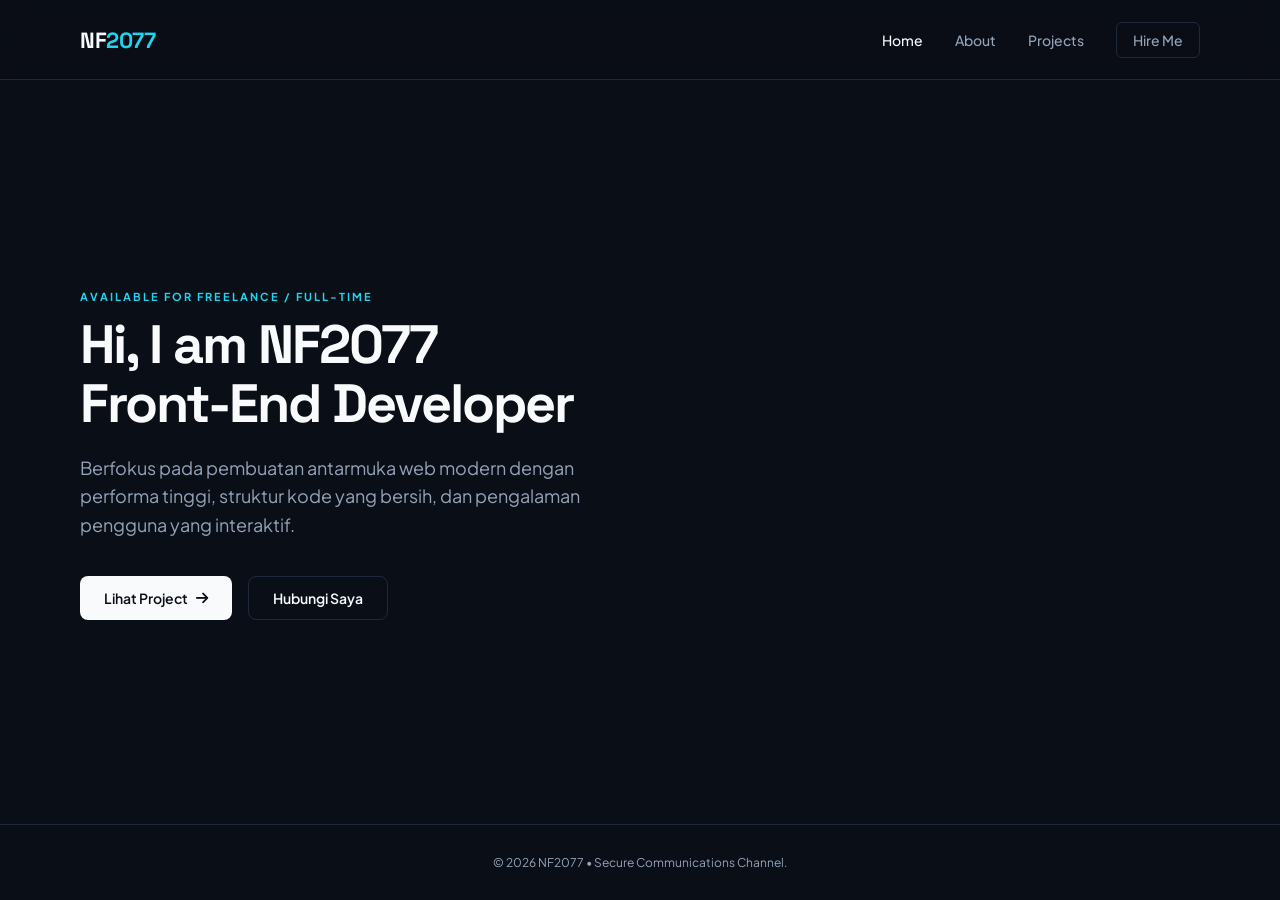
==== commit 9013808a: "Update index.html" ====
--- a/index.html
+++ b/index.html
@@ -33,7 +33,8 @@
             <p>Berfokus pada pembuatan antarmuka web modern dengan performa tinggi, struktur kode yang bersih, dan pengalaman pengguna yang interaktif.</p>
             <div class="hero-actions">
                 <a href="projects.html" class="btn-primary">Lihat Project <i class="fa-solid fa-arrow-right"></i></a>
-                <a href="contact.html" class="btn-secondary">Hubungi Saya</a>
+                <!-- Tautan diperbarui agar langsung membuka Gmail Web di tab baru -->
+                <a href="https://mail.google.com/mail/?view=cm&fs=1&to=mcznewbalance@gmail.com" target="_blank" class="btn-secondary">Hubungi Saya</a>
             </div>
         </div>
     </main>
--- a/style.css
+++ b/style.css
@@ -1,66 +1,76 @@
 /* ==========================================================================
-   RESET, VARIABLE & GLOBAL CONFIG
+   GLOBAL VARIABLES & RESET
    ========================================================================== */
 :root {
-    --bg-deep: #070a12;
-    --bg-card: #111625;
-    --border-line: #1e2638;
+    --bg-deep: #0a0e17;
+    --bg-card: #131a26;
+    --border-line: #1e293b;
+    --neon-cyan: #22d3ee;
     --text-bright: #f8fafc;
-    --text-dim: #64748b;
-    --neon-cyan: #22d3ee;
-    --neon-purple: #818cf8;
+    --text-dim: #94a3b8;
+    --nav-height: 80px;
 }
 
 * {
     margin: 0;
     padding: 0;
     box-sizing: border-box;
-    scroll-behavior: smooth;
 }
 
 body {
     background-color: var(--bg-deep);
     color: var(--text-bright);
     font-family: 'Plus Jakarta Sans', sans-serif;
-    line-height: 1.5;
+    min-height: 100vh;
+    display: flex;
+    flex-direction: column;
     overflow-x: hidden;
 }
 
 /* ==========================================================================
-   NAVBAR COMPONENT (SHARED ACROSS PAGES)
+   NAVIGATION LAYER
    ========================================================================== */
 .navbar {
+    height: var(--nav-height);
+    border-bottom: 1px solid var(--border-line);
+    background-color: rgba(10, 14, 23, 0.8);
+    backdrop-filter: blur(12px);
     position: fixed;
-    top: 0; left: 0; width: 100%;
-    background: rgba(7, 10, 18, 0.85);
-    backdrop-filter: blur(12px);
-    border-bottom: 1px solid var(--border-line);
-    z-index: 999;
-    transition: all 0.3s ease;
-}
+    top: 0;
+    width: 100%;
+    z-index: 1000;
+}
+
 .nav-container {
-    max-width: 1100px;
+    max-width: 1200px;
+    height: 100%;
     margin: 0 auto;
-    padding: 18px 20px;
+    padding: 0 40px;
     display: flex;
     justify-content: space-between;
     align-items: center;
 }
+
 .logo {
     font-family: 'Space Grotesk', sans-serif;
     font-size: 22px;
     font-weight: 700;
     color: var(--text-bright);
     text-decoration: none;
-    letter-spacing: -1px;
-}
-.logo span { color: var(--neon-cyan); }
+    letter-spacing: -0.5px;
+}
+
+.logo span {
+    color: var(--neon-cyan);
+}
+
 .nav-links {
     display: flex;
     align-items: center;
-    gap: 28px;
+    gap: 32px;
     list-style: none;
 }
+
 .nav-links a {
     color: var(--text-dim);
     text-decoration: none;
@@ -68,145 +78,430 @@
     font-weight: 500;
     transition: color 0.2s ease;
 }
-.nav-links a:hover, .nav-links a.active { color: var(--text-bright); }
-.nav-links .btn-nav {
-    background: var(--text-bright);
-    color: var(--bg-deep) !important;
+
+.nav-links a:hover, 
+.nav-links a.active {
+    color: var(--text-bright);
+}
+
+.btn-nav {
+    border: 1px solid var(--border-line);
     padding: 8px 16px;
     border-radius: 6px;
+    background: transparent;
+}
+
+.btn-nav:hover {
+    border-color: var(--neon-cyan);
+    color: var(--neon-cyan) !important;
+}
+
+/* ==========================================================================
+   LAYOUT STRUCTURE
+   ========================================================================== */
+.page-content {
+    flex: 1;
+    max-width: 1200px;
+    width: 100%;
+    margin: 0 auto;
+    padding: calc(var(--nav-height) + 60px) 40px 60px 40px;
+}
+
+.section-tag {
+    color: var(--neon-cyan);
+    font-size: 11px;
+    font-weight: 700;
+    letter-spacing: 2px;
+    text-transform: uppercase;
+    display: inline-block;
+    margin-bottom: 12px;
+}
+
+/* ==========================================================================
+   HOME PAGE (HERO VIEW)
+   ========================================================================== */
+.hero-main {
+    display: flex;
+    align-items: center;
+    min-height: calc(100vh - 140px);
+}
+
+.hero-text h1 {
+    font-family: 'Space Grotesk', sans-serif;
+    font-size: 54px;
+    line-height: 1.1;
+    letter-spacing: -2px;
+    margin-bottom: 20px;
+}
+
+.hero-text p {
+    color: var(--text-dim);
+    font-size: 18px;
+    max-width: 540px;
+    line-height: 1.6;
+    margin-bottom: 36px;
+}
+
+.hero-actions {
+    display: flex;
+    gap: 16px;
+}
+
+.btn-primary, .btn-secondary {
+    padding: 12px 24px;
+    border-radius: 8px;
+    font-size: 14px;
     font-weight: 600;
-}
-
-/* ==========================================================================
-   HOME PAGE EXCLUSIVE BLOCKS
-   ========================================================================== */
-.hero {
-    max-width: 850px;
-    margin: 0 auto;
-    padding: 170px 20px 60px 20px;
+    text-decoration: none;
+    display: inline-flex;
+    align-items: center;
+    gap: 8px;
+    transition: all 0.2s ease;
+}
+
+.btn-primary {
+    background-color: var(--text-bright);
+    color: var(--bg-deep);
+}
+
+.btn-primary:hover {
+    transform: translateY(-2px);
+    box-shadow: 0 4px 20px rgba(248, 250, 252, 0.15);
+}
+
+.btn-secondary {
+    border: 1px solid var(--border-line);
+    color: var(--text-bright);
+}
+
+.btn-secondary:hover {
+    background-color: rgba(255, 255, 255, 0.03);
+    border-color: var(--text-dim);
+}
+
+/* ==========================================================================
+   ABOUT PAGE
+   ========================================================================== */
+.about-grid {
+    display: grid;
+    grid-template-columns: 1.2fr 0.8fr;
+    gap: 80px;
+    align-items: center;
+    margin-top: 40px;
+}
+
+.about-intro h2 {
+    font-family: 'Space Grotesk', sans-serif;
+    font-size: 38px;
+    margin-bottom: 24px;
+    letter-spacing: -1px;
+}
+
+.about-intro p {
+    color: var(--text-dim);
+    font-size: 16px;
+    line-height: 1.7;
+    margin-bottom: 20px;
+}
+
+.skills-box {
+    background: var(--bg-card);
+    border: 1px solid var(--border-line);
+    padding: 32px;
+    border-radius: 16px;
+}
+
+.skills-box h4 {
+    font-family: 'Space Grotesk', sans-serif;
+    font-size: 18px;
+    margin-bottom: 20px;
+}
+
+.skills-grid {
+    display: grid;
+    grid-template-columns: 1fr 1fr;
+    gap: 16px;
+}
+
+.skill-card {
+    background: var(--bg-deep);
+    border: 1px solid var(--border-line);
+    padding: 14px;
+    border-radius: 8px;
+    font-size: 14px;
+    font-weight: 500;
+    display: flex;
+    align-items: center;
+    gap: 12px;
+}
+
+/* ==========================================================================
+   PROJECTS PAGE & FILTER ENGINE
+   ========================================================================== */
+.projects-header {
+    margin-bottom: 40px;
+}
+
+.projects-header h2 {
+    font-family: 'Space Grotesk', sans-serif;
+    font-size: 38px;
+    letter-spacing: -1px;
+    margin-top: 4px;
+}
+
+.filter-container {
+    display: flex;
+    gap: 10px;
+    margin-top: 24px;
+    border-bottom: 1px solid var(--border-line);
+    padding-bottom: 16px;
+}
+
+.filter-btn {
+    background: transparent;
+    border: 1px solid var(--border-line);
+    color: var(--text-dim);
+    padding: 8px 18px;
+    border-radius: 20px;
+    font-family: inherit;
+    font-size: 13px;
+    font-weight: 500;
+    cursor: pointer;
+    transition: all 0.2s ease;
+}
+
+.filter-btn:hover {
+    color: var(--text-bright);
+    border-color: var(--text-dim);
+}
+
+.filter-btn.active {
+    background: var(--text-bright);
+    color: var(--bg-deep);
+    border-color: var(--text-bright);
+}
+
+.projects-grid {
+    display: grid;
+    grid-template-columns: repeat(auto-fill, minmax(340px, 1fr));
+    gap: 30px;
+}
+
+.project-card {
+    background: var(--bg-card);
+    border: 1px solid var(--border-line);
+    border-radius: 12px;
+    overflow: hidden;
+    transition: transform 0.2s, border-color 0.2s;
+}
+
+.project-card:hover {
+    transform: translateY(-4px);
+    border-color: rgba(34, 211, 238, 0.3);
+}
+
+.project-img-placeholder {
+    height: 180px;
+    background: linear-gradient(135deg, #1e293b 0%, #0f172a 100%);
+    display: flex;
+    justify-content: center;
+    align-items: center;
+    border-bottom: 1px solid var(--border-line);
+}
+
+.project-img-placeholder i {
+    font-size: 42px;
+    color: rgba(255, 255, 255, 0.1);
+}
+
+.project-info {
+    padding: 24px;
+}
+
+.proj-category {
+    color: var(--neon-cyan);
+    font-size: 10px;
+    font-weight: 700;
+    letter-spacing: 1px;
+}
+
+.project-info h3 {
+    font-family: 'Space Grotesk', sans-serif;
+    font-size: 18px;
+    margin: 6px 0 10px 0;
+}
+
+.project-info p {
+    color: var(--text-dim);
+    font-size: 13px;
+    line-height: 1.6;
+    margin-bottom: 20px;
+}
+
+.proj-tags {
+    display: flex;
+    gap: 8px;
+    flex-wrap: wrap;
+}
+
+.proj-tags span {
+    background: var(--bg-deep);
+    border: 1px solid var(--border-line);
+    padding: 4px 10px;
+    border-radius: 4px;
+    font-size: 11px;
+    color: var(--text-dim);
+}
+
+/* ==========================================================================
+   CONTACT PAGE EXCLUSIVE FORM STYLES
+   ========================================================================== */
+.contact-wrapper {
+    display: grid;
+    grid-template-columns: 1fr 1fr;
+    gap: 50px;
+    margin-top: 40px;
+    align-items: flex-start;
+}
+.contact-header-text h2 {
+    font-family: 'Space Grotesk', sans-serif;
+    font-size: 36px;
+    margin: 8px 0 16px 0;
+    letter-spacing: -1px;
+}
+.contact-header-text p {
+    color: var(--text-dim);
+    font-size: 15px;
+    line-height: 1.6;
+    margin-bottom: 30px;
+}
+.direct-channels {
+    margin-top: 20px;
+}
+.channel-card {
+    background: var(--bg-card);
+    border: 1px solid var(--border-line);
+    padding: 20px;
+    border-radius: 12px;
+    display: flex;
+    align-items: center;
+    gap: 16px;
+}
+.channel-card i {
+    font-size: 24px;
+    color: var(--neon-cyan);
+}
+.channel-card h5 {
+    font-size: 14px;
+    color: var(--text-dim);
+    margin-bottom: 2px;
+}
+.channel-card a {
+    color: var(--text-bright);
+    text-decoration: none;
+    font-weight: 600;
+    font-size: 15px;
+}
+.channel-card a:hover {
+    color: var(--neon-cyan);
+}
+
+/* FORM BOX DESIGN */
+.form-box-container {
+    background: var(--bg-card);
+    border: 1px solid var(--border-line);
+    padding: 30px;
+    border-radius: 16px;
+}
+.interactive-form {
+    display: flex;
+    flex-direction: column;
+    gap: 20px;
+}
+.form-group-split {
+    display: grid;
+    grid-template-columns: 1fr 1fr;
+    gap: 15px;
+}
+.form-control {
+    display: flex;
+    flex-direction: column;
+    gap: 6px;
+}
+.form-control label {
+    font-size: 12px;
+    font-weight: 700;
+    color: var(--text-dim);
+    text-transform: uppercase;
+    letter-spacing: 0.5px;
+}
+.form-control input, .form-control textarea {
+    background: var(--bg-deep);
+    border: 1px solid var(--border-line);
+    color: var(--text-bright);
+    padding: 12px 16px;
+    border-radius: 8px;
+    font-family: inherit;
+    font-size: 14px;
+    transition: all 0.2s ease;
+}
+.form-control input:focus, .form-control textarea:focus {
+    outline: none;
+    border-color: var(--neon-cyan);
+    box-shadow: 0 0 10px rgba(34, 211, 238, 0.15);
+}
+.btn-submit-form {
+    background: var(--neon-cyan);
+    color: var(--bg-deep);
+    border: none;
+    padding: 14px;
+    border-radius: 8px;
+    font-weight: 700;
+    font-size: 14px;
+    cursor: pointer;
+    display: flex;
+    justify-content: center;
+    align-items: center;
+    gap: 8px;
+    transition: opacity 0.2s;
+}
+.btn-submit-form:hover {
+    opacity: 0.9;
+}
+.active-btn {
+    background: var(--neon-cyan) !important;
+    color: var(--bg-deep) !important;
+}
+
+/* ==========================================================================
+   FOOTER LAYER
+   ========================================================================== */
+footer {
+    border-top: 1px solid var(--border-line);
+    padding: 30px 40px;
     text-align: center;
 }
-.badge-hero {
-    background: rgba(34, 211, 238, 0.08);
-    color: var(--neon-cyan);
+
+footer p {
     font-size: 12px;
-    font-weight: 600;
-    padding: 6px 14px;
-    border-radius: 30px;
-    border: 1px solid rgba(34, 211, 238, 0.15);
-}
-.hero h1 {
-    font-family: 'Space Grotesk', sans-serif;
-    font-size: 54px;
-    font-weight: 700;
-    letter-spacing: -2px;
-    line-height: 1.1;
-    margin: 24px 0 16px 0;
-}
-.gradient-text {
-    background: linear-gradient(to right, var(--neon-cyan), var(--neon-purple));
-    -webkit-background-clip: text;
-    -webkit-text-fill-color: transparent;
-}
-.hero p { font-size: 17px; color: var(--text-dim); max-width: 650px; margin: 0 auto 35px auto; }
-.hero-cta { display: flex; justify-content: center; gap: 15px; }
-
-.btn-primary, .btn-secondary {
-    padding: 12px 24px; border-radius: 8px; font-weight: 600; font-size: 14px;
-    text-decoration: none; transition: all 0.2s ease;
-}
-.btn-primary { background: var(--neon-cyan); color: var(--bg-deep); }
-.btn-primary:hover { transform: translateY(-2px); opacity: 0.9; }
-.btn-secondary { background: var(--bg-card); color: var(--text-bright); border: 1px solid var(--border-line); }
-.btn-secondary:hover { border-color: var(--text-dim); }
-
-.widget-banner { max-width: 1040px; margin: 20px auto; padding: 0 20px; }
-.banner-box {
-    background: linear-gradient(to right, rgba(129, 140, 248, 0.05), rgba(34, 211, 238, 0.05));
-    border: 1px solid var(--border-line); padding: 22px; border-radius: 12px;
-    display: flex; justify-content: space-between; align-items: center; flex-wrap: wrap; gap: 15px;
-}
-.banner-text h3 { font-size: 16px; margin-bottom: 2px; }
-.banner-text p { font-size: 13px; color: var(--text-dim); }
-.btn-labs {
-    background: var(--bg-card); border: 1px solid var(--border-line); color: var(--text-bright);
-    padding: 10px 18px; border-radius: 8px; font-size: 13px; font-weight: 600; text-decoration: none;
-    display: flex; align-items: center; gap: 8px; transition: all 0.2s;
-}
-.btn-labs:hover { background: var(--text-bright); color: var(--bg-deep); }
-
-.skills-overview { padding: 40px 20px; }
-.container-center { max-width: 1000px; margin: 0 auto; text-align: center; }
-.sub-title-main { font-family: 'Space Grotesk', sans-serif; font-size: 20px; margin-bottom: 20px; color: var(--text-dim); }
-.skills-grid-mini { display: flex; justify-content: center; gap: 12px; flex-wrap: wrap; }
-.skill-pill { background: var(--bg-card); border: 1px solid var(--border-line); padding: 10px 20px; border-radius: 8px; font-size: 13px; font-weight: 600; }
-
-/* ==========================================================================
-   ABOUT PAGE & TIMELINE COMPONENTS
-   ========================================================================== */
-.page-content { max-width: 1040px; margin: 100px auto 40px auto; padding: 0 20px; }
-.about-grid { display: grid; grid-template-columns: 280px 1fr; gap: 50px; margin-top: 40px; align-items: center; }
-.avatar-placeholder {
-    width: 250px; height: 250px; background: var(--bg-card); border: 2px dashed var(--border-line);
-    border-radius: 12px; display: flex; justify-content: center; align-items: center; font-size: 64px; color: rgba(255,255,255,0.05);
-}
-.section-tag { font-size: 11px; font-weight: 700; color: var(--neon-purple); letter-spacing: 1px; }
-.about-text-box h2 { font-family: 'Space Grotesk', sans-serif; font-size: 32px; margin: 6px 0 16px 0; letter-spacing: -1px; }
-.about-text-box p { color: var(--text-dim); font-size: 15px; margin-bottom: 15px; line-height: 1.6; }
-
-.timeline-section { margin-top: 80px; }
-.timeline-title { font-family: 'Space Grotesk', sans-serif; font-size: 24px; margin-bottom: 30px; }
-.timeline { border-left: 2px solid var(--border-line); padding-left: 24px; position: relative; }
-.timeline-item { position: relative; margin-bottom: 40px; }
-.time-dot { width: 12px; height: 12px; background: var(--neon-cyan); position: absolute; left: -31px; top: 6px; border-radius: 50%; box-shadow: 0 0 10px var(--neon-cyan); }
-.time-date { font-size: 12px; color: var(--neon-purple); font-weight: 700; }
-.timeline-item h4 { font-size: 16px; margin: 4px 0; }
-.timeline-item p { color: var(--text-dim); font-size: 14px; line-height: 1.5; }
-
-/* ==========================================================================
-   PROJECT GALLERY & FILTERING SYSTEM
-   ========================================================================== */
-.portfolio-header { text-align: center; margin-bottom: 40px; }
-.portfolio-header h2 { font-family: 'Space Grotesk', sans-serif; font-size: 36px; }
-.portfolio-header p { color: var(--text-dim); font-size: 15px; margin-top: 6px; }
-.filter-group { display: flex; justify-content: center; gap: 8px; margin-top: 25px; }
-.btn-filter {
-    background: var(--bg-card); border: 1px solid var(--border-line); color: var(--text-dim);
-    padding: 8px 16px; border-radius: 6px; cursor: pointer; font-size: 13px; font-weight: 600; transition: all 0.2s;
-}
-.btn-filter:hover, .btn-filter.active { background: rgba(34, 211, 238, 0.1); border-color: var(--neon-cyan); color: var(--neon-cyan); }
-
-.gallery-grid { display: grid; grid-template-columns: repeat(auto-fit, minmax(310px, 1fr)); gap: 25px; margin-top: 20px; }
-.project-item-card {
-    background: var(--bg-card); border: 1px solid var(--border-line); border-radius: 12px;
-    overflow: hidden; transition: transform 0.3s ease, opacity 0.3s ease;
-}
-.project-item-card.hide { display: none; opacity: 0; }
-.item-img { height: 160px; display: flex; justify-content: center; align-items: center; font-size: 44px; opacity: 0.4; color: white; }
-.item-body { padding: 20px; }
-.item-tag-tech { font-size: 10px; font-weight: 700; color: var(--neon-purple); text-transform: uppercase; }
-.item-body h4 { font-size: 16px; margin: 6px 0; }
-.item-body p { color: var(--text-dim); font-size: 13px; line-height: 1.5; }
-
-.contact-footer-zone { margin-top: 100px; }
-.contact-anchor-card {
-    background: linear-gradient(180deg, var(--bg-card) 0%, rgba(17,22,37,0.3) 100%);
-    border: 1px solid var(--border-line); border-radius: 16px; padding: 50px 20px; text-align: center;
-}
-.contact-anchor-card h2 { font-family: 'Space Grotesk', sans-serif; font-size: 28px; margin-bottom: 8px; }
-.contact-anchor-card p { color: var(--text-dim); font-size: 14px; margin-bottom: 24px; }
-.btn-email-action {
-    background: var(--text-bright); color: var(--bg-deep); text-decoration: none;
-    padding: 12px 24px; border-radius: 8px; font-weight: 700; font-size: 14px; display: inline-flex; align-items: center; gap: 8px;
-}
-
-footer { text-align: center; padding: 40px 20px; margin-top: 60px; border-top: 1px solid var(--border-line); color: var(--text-dim); font-size: 12px; }
-
-/* ==========================================================================
-   RESPONSIVENESS MEDIA RULERS
-   ========================================================================== */
-@media (max-width: 768px) {
-    .hero h1 { font-size: 36px; }
-    .about-grid { grid-template-columns: 1fr; justify-items: center; gap: 30px; text-align: center; }
-    .nav-links { display: none; } /* Mobile navbar core truncation */
-}
+    color: var(--text-dim);
+}
+
+/* ==========================================================================
+   RESPONSIVE VIEWS
+   ========================================================================== */
+@media (max-width: 900px) {
+    .nav-container, .page-content {
+        padding-left: 24px;
+        padding-right: 24px;
+    }
+    .hero-text h1 { font-size: 40px; }
+    .about-grid { grid-template-columns: 1fr; gap: 40px; }
+    .contact-wrapper { grid-template-columns: 1fr; gap: 40px; }
+    .form-group-split { grid-template-columns: 1fr; }
+}
+
+@media (max-width: 640px) {
+    .nav-links { display: none; } /* Sederhana untuk kebutuhan dasar multi-page */
+    .hero-actions { flex-direction: column; }
+}
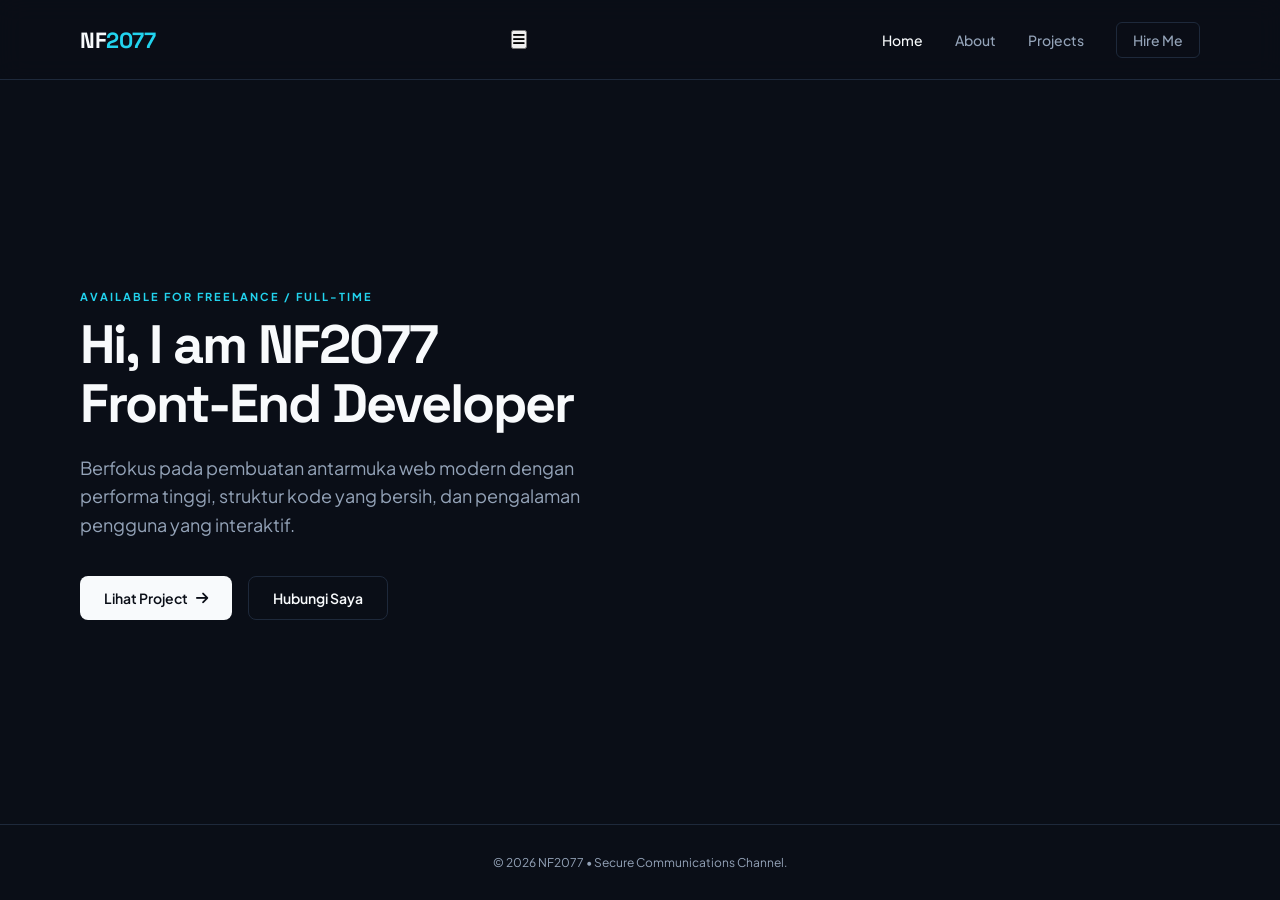
==== commit 514f2eba: "Update index.html" ====
--- a/index.html
+++ b/index.html
@@ -5,18 +5,20 @@
     <meta name="viewport" content="width=device-width, initial-scale=1.0">
     <title>Portfolio | NF2077</title>
     <link rel="stylesheet" href="style.css">
-    <!-- Google Fonts -->
     <link href="https://fonts.googleapis.com/css2?family=Plus+Jakarta+Sans:wght@300;400;500;600;700;800&family=Space+Grotesk:wght@500;700&display=swap" rel="stylesheet">
-    <!-- FontAwesome Icons -->
     <link rel="stylesheet" href="https://cdnjs.cloudflare.com/ajax/libs/font-awesome/6.4.0/css/all.min.css">
 </head>
 <body>
 
-    <!-- NAVBAR -->
     <nav class="navbar">
         <div class="nav-container">
             <a href="index.html" class="logo">NF<span>2077</span></a>
-            <ul class="nav-links">
+            
+            <button class="menu-toggle" id="mobile-menu-btn" aria-label="Open Menu">
+                <i class="fa-solid fa-bars"></i>
+            </button>
+
+            <ul class="nav-links" id="nav-menu-links">
                 <li><a href="index.html" class="active">Home</a></li>
                 <li><a href="about.html">About</a></li>
                 <li><a href="projects.html">Projects</a></li>
@@ -25,7 +27,6 @@
         </div>
     </nav>
 
-    <!-- MAIN HERO CONTENT -->
     <main class="page-content hero-main">
         <div class="hero-text">
             <span class="section-tag">AVAILABLE FOR FREELANCE / FULL-TIME</span>
@@ -33,16 +34,15 @@
             <p>Berfokus pada pembuatan antarmuka web modern dengan performa tinggi, struktur kode yang bersih, dan pengalaman pengguna yang interaktif.</p>
             <div class="hero-actions">
                 <a href="projects.html" class="btn-primary">Lihat Project <i class="fa-solid fa-arrow-right"></i></a>
-                <!-- Tautan diperbarui agar langsung membuka Gmail Web di tab baru -->
                 <a href="https://mail.google.com/mail/?view=cm&fs=1&to=mcznewbalance@gmail.com" target="_blank" class="btn-secondary">Hubungi Saya</a>
             </div>
         </div>
     </main>
 
-    <!-- FOOTER -->
     <footer>
         <p>&copy; 2026 NF2077 • Secure Communications Channel.</p>
     </footer>
 
+    <script src="script.js"></script>
 </body>
 </html>
